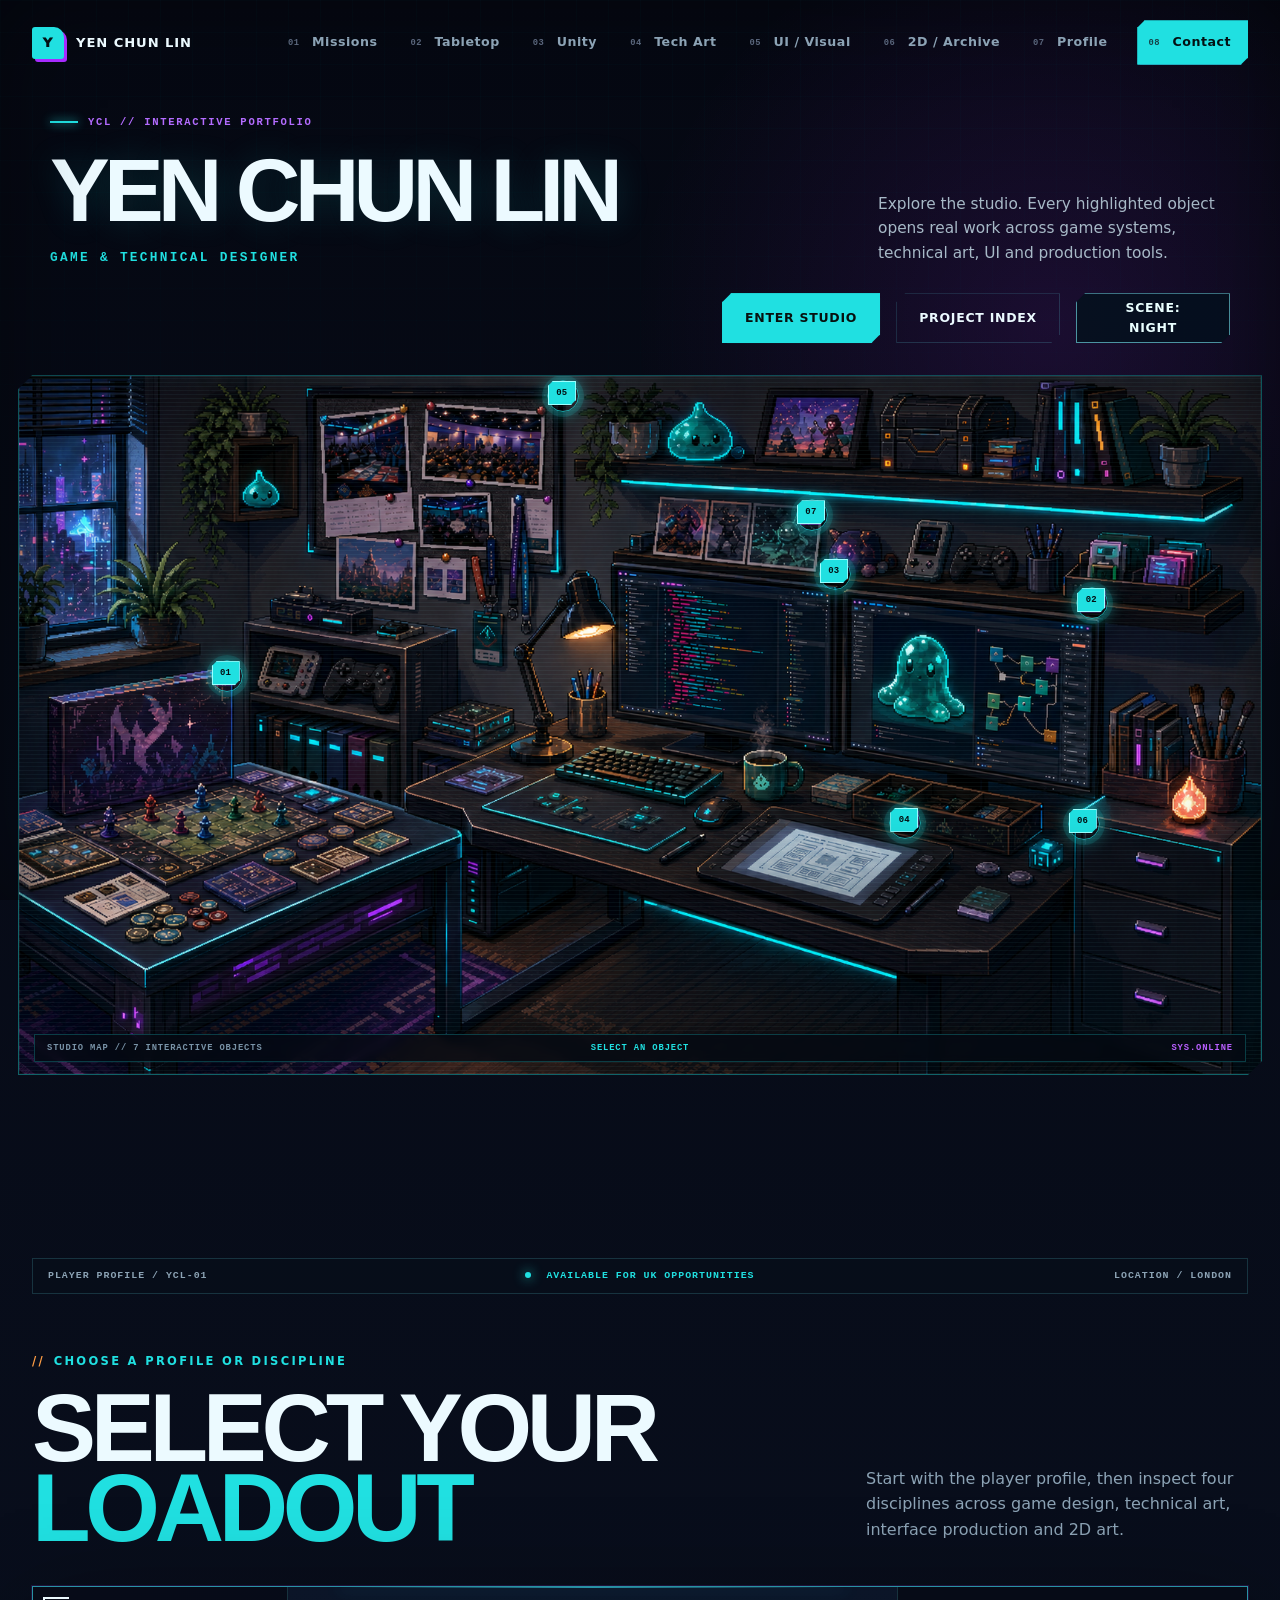
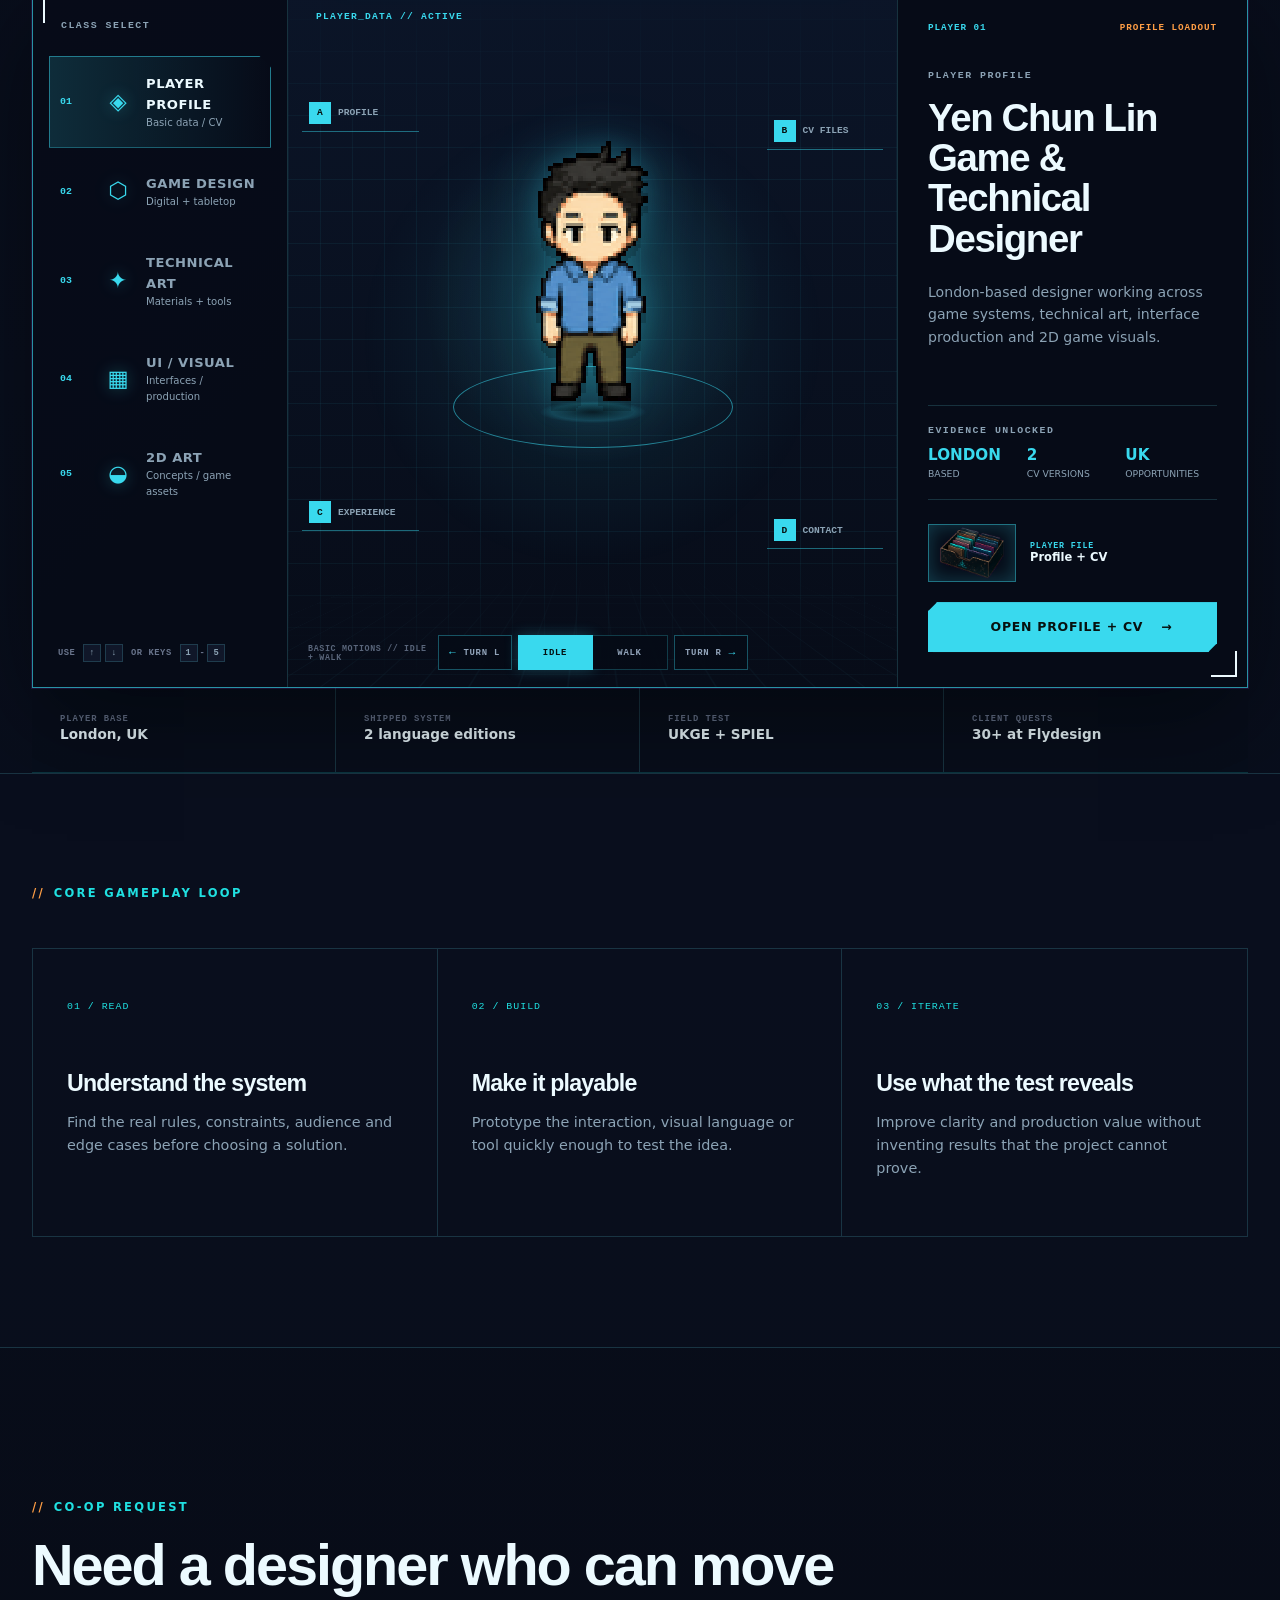
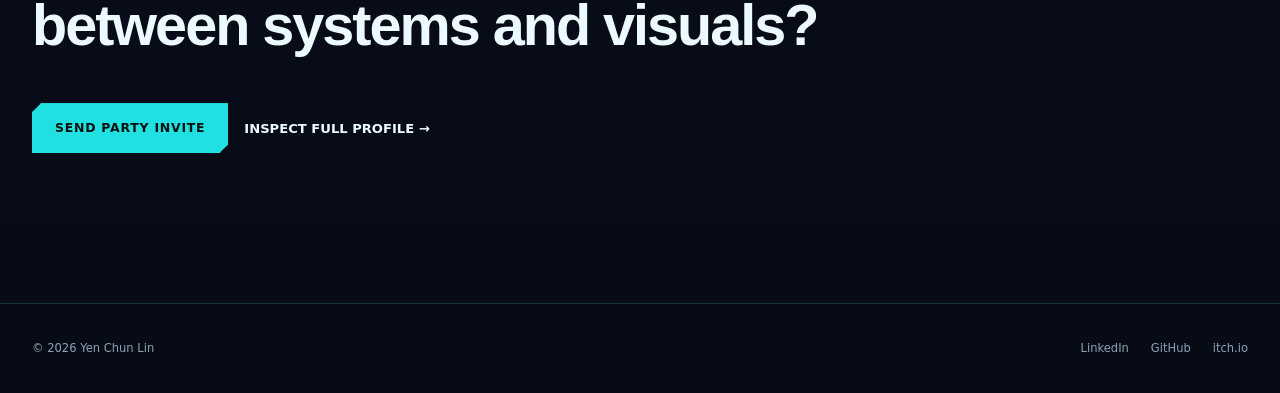
==== index.html @ fbf3861b "Complete loadout animations and responsive hero layout" ====
<!doctype html>
<html lang="en">
<head>
  <meta charset="utf-8">
  <meta name="viewport" content="width=device-width, initial-scale=1">
  <meta name="description" content="Yen Chun Lin is a London-based game and technical designer working across game systems, UI, production art and practical tools.">
  <title>Yen Chun Lin | Game &amp; Technical Designer</title>
  <link rel="preconnect" href="https://static.wixstatic.com">
  <link rel="stylesheet" href="assets/css/styles.css?v=20260722-1">
</head>
<body class="cyber-home" data-page="home" data-role-theme="profile">
  <header class="site-header" data-header>
    <a class="brand" href="index.html" aria-label="Yen Chun Lin, home"><span>Y</span> Yen Chun Lin</a>
    <button class="nav-toggle" type="button" aria-expanded="false" aria-controls="site-nav"><span></span><span></span></button>
    <nav id="site-nav" class="site-nav" aria-label="Main navigation">
      <a href="work.html">Missions</a><a href="work.html?filter=tabletop">Tabletop</a><a href="work.html?filter=unity">Unity</a><a href="work.html?filter=technical">Tech Art</a><a href="work.html?filter=ui">UI / Visual</a><a href="work.html?filter=art">2D / Archive</a><a href="about.html">Profile</a><a class="nav-contact" href="mailto:arklantis@hotmail.com">Contact</a>
    </nav>
  </header>

  <main>
    <section class="cyber-studio-hero" data-cyber-studio>
      <div class="cyber-studio-copy reveal">
        <p class="cyber-kicker"><span></span> YCL // INTERACTIVE PORTFOLIO</p>
        <h1>YEN CHUN LIN<small>GAME &amp; TECHNICAL DESIGNER</small></h1>
        <p>Explore the studio. Every highlighted object opens real work across game systems, technical art, UI and production tools.</p>
        <div class="button-row"><a class="button button-primary" href="#studio-map">ENTER STUDIO</a><a class="button button-outline" href="work.html">PROJECT INDEX</a><button class="button button-outline studio-scene-toggle" type="button" aria-pressed="false">SCENE: NIGHT</button></div>
      </div>

      <div id="studio-map" class="cyber-studio-map reveal" aria-label="Interactive game development studio portfolio map">
        <img class="cyber-studio-bg cyber-studio-night-bg" src="assets/media/cyber-studio/provided/studio-closed.png" alt="Pixel art cyberpunk game development studio with interactive project objects">
        <img class="cabinet-open-overlay scene-layer-night" src="assets/media/cyber-studio/provided/cabinet-open.png" alt="" aria-hidden="true">
        <img class="slime-monitor-overlay scene-layer-night" src="assets/media/cyber-studio/provided/slime-monitor-hover.webp" alt="" aria-hidden="true">
        <div class="code-monitor-layer scene-layer-night" aria-hidden="true">
          <img src="assets/media/cyber-studio/provided/code-monitor-hover.webp" alt="">
        </div>
        <img class="boardgames-overlay scene-layer-night" src="assets/media/cyber-studio/provided/boardgames-hover.webp" alt="" aria-hidden="true">
        <img class="event-overlay scene-layer-night" src="assets/media/cyber-studio/provided/event-hover.webp?v=3" alt="" aria-hidden="true">
        <img class="tablet-overlay scene-layer-night" src="assets/media/cyber-studio/provided/tablet-hover.webp?v=2" alt="" aria-hidden="true">
        <img class="painting-overlay scene-layer-night" src="assets/media/cyber-studio/provided/painting-hover.webp?v=1" alt="" aria-hidden="true">
        <div class="day-scene-visuals" aria-hidden="true">
          <img class="cyber-studio-bg cyber-studio-day-bg" src="assets/media/cyber-studio/provided/studio-day.png" alt="">
          <img class="day-scene-overlay day-cabinet-overlay scene-layer-day" src="assets/media/cyber-studio/day/cabinet-day-open.png?v=1" alt="">
          <img class="day-scene-overlay day-slime-overlay scene-layer-day" src="assets/media/cyber-studio/day/slime-day-hover.webp?v=1" alt="">
          <img class="day-scene-overlay day-code-overlay scene-layer-day" src="assets/media/cyber-studio/day/code-day-hover.webp?v=1" alt="">
          <img class="day-scene-overlay day-boardgames-overlay scene-layer-day" src="assets/media/cyber-studio/day/boardgames-day-hover.webp?v=1" alt="">
          <img class="day-scene-overlay day-event-overlay scene-layer-day" src="assets/media/cyber-studio/day/event-day-hover.webp?v=1" alt="">
          <img class="day-scene-overlay day-tablet-overlay scene-layer-day" src="assets/media/cyber-studio/day/tablet-day-hover.webp?v=1" alt="">
          <img class="day-scene-overlay day-painting-overlay scene-layer-day" src="assets/media/cyber-studio/day/painting-day-hover.webp?v=1" alt="">
        </div>
        <div class="studio-scan" aria-hidden="true"></div>
        <a class="cyber-hotspot hotspot-expo" href="project.html?id=events-exhibitions" data-object="expo" data-index="05" aria-label="Open events and exhibitions gallery"><span class="hotspot-ping"></span><span class="hotspot-label"><small>EVENT ARCHIVE</small>EXHIBITIONS + TALKS</span></a>
        <a class="cyber-hotspot hotspot-tabletop" href="project.html?id=hegemony-bga" data-object="tabletop" data-index="01" aria-label="Open Hegemony of FAITH project"><span class="hotspot-ping"></span><span class="hotspot-label"><small>GAME SYSTEMS</small>HEGEMONY OF FAITH</span></a>
        <a class="cyber-hotspot hotspot-code" href="work.html?filter=unity" data-object="code" data-index="03" aria-label="Open Unity games and prototypes"><span class="monitor-sweep"></span><span class="hotspot-ping"></span><span class="hotspot-label"><small>PLAYABLE BUILDS</small>UNITY GAMES</span></a>
        <a class="cyber-hotspot hotspot-slime" href="project.html?id=slime-material" data-object="slime" data-index="02" aria-label="Open Slime Material Study"><span class="hotspot-ping"></span><span class="hotspot-label"><small>TECHNICAL ART</small>SLIME MATERIAL LAB</span></a>
        <a class="cyber-hotspot hotspot-ui" href="project.html?id=ui-production" data-object="ui" data-index="04" aria-label="Open UI and visual production work"><span class="tablet-grid"></span><span class="hotspot-ping"></span><span class="hotspot-label"><small>UI / VISUAL</small>INTERFACE WORK</span></a>
	        <a class="cyber-hotspot hotspot-tools" href="about.html" data-object="profile" data-index="06" aria-label="Open Yen Chun Lin profile and CV"><span class="hotspot-ping"></span><span class="hotspot-label"><small>PLAYER DATA</small>PROFILE + CV</span></a>
	        <a class="cyber-hotspot hotspot-art" href="work.html?filter=art" data-object="art" data-index="07" aria-label="Open 2D art and illustration work"><span class="hotspot-ping"></span><span class="hotspot-label"><small>2D ART</small>ILLUSTRATION ARCHIVE</span></a>
	        <span class="studio-object-marker marker-tabletop" data-index="01" aria-hidden="true"></span>
	        <span class="studio-object-marker marker-slime" data-index="02" aria-hidden="true"></span>
	        <span class="studio-object-marker marker-code" data-index="03" aria-hidden="true"></span>
	        <span class="studio-object-marker marker-ui" data-index="04" aria-hidden="true"></span>
	        <span class="studio-object-marker marker-expo" data-index="05" aria-hidden="true"></span>
	        <span class="studio-object-marker marker-tools" data-index="06" aria-hidden="true"></span>
	        <span class="studio-object-marker marker-art" data-index="07" aria-hidden="true"></span>
	        <div class="cyber-studio-hud" aria-hidden="true"><span>STUDIO MAP // 7 INTERACTIVE OBJECTS</span><strong data-cyber-status>SELECT AN OBJECT</strong><span>SYS.ONLINE</span></div>
      </div>
      <div class="studio-mobile-menu" aria-label="Studio object menu">
        <a href="project.html?id=hegemony-bga"><b>01</b><span>Hegemony of FAITH<small>Tabletop systems</small></span></a>
        <a href="project.html?id=slime-material"><b>02</b><span>Slime Material Lab<small>Technical art</small></span></a>
        <a href="work.html?filter=unity"><b>03</b><span>Unity Games<small>Games, prototypes and C# work</small></span></a>
        <a href="project.html?id=ui-production"><b>04</b><span>Interface Work<small>UI / visual</small></span></a>
        <a href="project.html?id=events-exhibitions"><b>05</b><span>Events &amp; Exhibitions<small>Shows, talks and community events</small></span></a>
        <a href="about.html"><b>06</b><span>Profile + CV<small>Experience and contact</small></span></a>
        <a href="work.html?filter=art"><b>07</b><span>2D Art<small>Illustration archive</small></span></a>
      </div>
    </section>

    <section class="loadout-hero section-shell" data-loadout>
      <div class="hud-top reveal">
        <span>PLAYER PROFILE / YCL-01</span><span class="hud-status"><i></i> AVAILABLE FOR UK OPPORTUNITIES</span><span>LOCATION / LONDON</span>
      </div>

      <div class="loadout-title reveal">
        <div><p class="eyebrow">Choose a profile or discipline</p><h1>SELECT YOUR<br><em>LOADOUT</em></h1></div>
        <p>Start with the player profile, then inspect four disciplines across game design, technical art, interface production and 2D art.</p>
      </div>

      <div class="loadout-screen reveal">
        <aside class="class-select" aria-label="Choose a profile or design discipline">
          <p class="hud-label">CLASS SELECT</p>
          <button class="class-option active" type="button" data-role="profile" aria-pressed="true"><span class="class-key">01</span><i class="class-icon">&#x25C8;</i><span><strong>Player Profile</strong><small>Basic data / CV</small></span></button>
          <button class="class-option" type="button" data-role="game" aria-pressed="false"><span class="class-key">02</span><i class="class-icon">&#x2B21;</i><span><strong>Game Design</strong><small>Digital + tabletop</small></span></button>
          <button class="class-option" type="button" data-role="technical" aria-pressed="false"><span class="class-key">03</span><i class="class-icon">&#x2726;</i><span><strong>Technical Art</strong><small>Materials + tools</small></span></button>
          <button class="class-option" type="button" data-role="ui" aria-pressed="false"><span class="class-key">04</span><i class="class-icon">&#x25A6;</i><span><strong>UI / Visual</strong><small>Interfaces / production</small></span></button>
          <button class="class-option" type="button" data-role="art" aria-pressed="false"><span class="class-key">05</span><i class="class-icon">&#x25D2;</i><span><strong>2D Art</strong><small>Concepts / game assets</small></span></button>
          <p class="key-hint">USE <kbd>&uarr;</kbd><kbd>&darr;</kbd> OR KEYS <kbd>1</kbd>-<kbd>5</kbd></p>
        </aside>

        <div class="character-stage" aria-label="Yen character profile">
          <div class="stage-grid" aria-hidden="true"></div>
          <div class="scan-line" aria-hidden="true"></div>
          <span class="stage-code" data-role-code>PLAYER_DATA // ACTIVE</span>
          <div class="gear-slot gear-a"><span>A</span><b data-gear-a>Profile</b></div>
          <div class="gear-slot gear-b"><span>B</span><b data-gear-b>CV files</b></div>
          <div class="gear-slot gear-c"><span>C</span><b data-gear-c>Experience</b></div>
          <div class="gear-slot gear-d"><span>D</span><b data-gear-d>Contact</b></div>
          <div class="avatar-holo" data-avatar-preview aria-live="polite">
            <div class="avatar-ring ring-one"></div>
            <div class="avatar-sprite-frame">
              <span class="avatar-ground-shadow" aria-hidden="true"></span>
              <img class="avatar-sprite" data-avatar-sprite src="assets/media/avatar/idle/front.gif?v=20260717-9" alt="Yen pixel character, front-facing idle animation" draggable="false">
            </div>
          </div>
          <div class="avatar-controls has-turn" aria-label="Character preview controls">
            <button class="avatar-turn" type="button" data-avatar-turn="-1" aria-label="Rotate character left"><span>&larr;</span><small>TURN L</small></button>
            <div class="avatar-motion-tabs" data-avatar-motions aria-label="Animation state">
              <button class="active" type="button" data-avatar-motion="idle" aria-pressed="true">IDLE</button>
              <button type="button" data-avatar-motion="walk" aria-pressed="false">WALK</button>
            </div>
            <button class="avatar-turn" type="button" data-avatar-turn="1" aria-label="Rotate character right"><small>TURN R</small><span>&rarr;</span></button>
          </div>
          <p class="portrait-note" data-avatar-note>BASIC MOTIONS // IDLE + WALK</p>
        </div>

        <article class="loadout-info" aria-live="polite">
          <div class="role-index"><span data-role-number>PLAYER 01</span><b data-role-status>PROFILE LOADOUT</b></div>
          <p class="hud-label" data-role-panel-label>PLAYER PROFILE</p>
          <h2 data-role-title>Yen Chun Lin<br>Game &amp; Technical Designer</h2>
          <p class="role-description" data-role-description>London-based designer working across game systems, technical art, interface production and 2D game visuals.</p>
          <div class="evidence-panel">
            <p class="hud-label">EVIDENCE UNLOCKED</p>
            <div data-role-evidence><span><strong>London</strong> based</span><span><strong>2</strong> CV versions</span><span><strong>UK</strong> opportunities</span></div>
          </div>
          <div class="equipped-project">
            <span class="project-thumb"><img data-role-image src="assets/media/cyber-studio/layers/profile-files.png" alt="Profile and CV files"></span>
            <span><small data-role-feature-label>PLAYER FILE</small><strong data-role-project>Profile + CV</strong></span>
          </div>
          <a class="button button-primary role-action" data-role-link href="about.html"><span data-role-action-text>OPEN PROFILE + CV</span> <span>&rarr;</span></a>
        </article>
      </div>

      <div class="proof-strip hud-proof reveal" aria-label="Career highlights">
        <div><span>PLAYER BASE</span><strong>London, UK</strong></div><div><span>SHIPPED SYSTEM</span><strong>2 language editions</strong></div><div><span>FIELD TEST</span><strong>UKGE + SPIEL</strong></div><div><span>CLIENT QUESTS</span><strong>30+ at Flydesign</strong></div>
      </div>
    </section>

    <section class="capability-band game-loop"><div class="section-shell"><p class="eyebrow reveal">Core gameplay loop</p><div class="capability-grid"><article class="reveal"><span>01 / READ</span><h3>Understand the system</h3><p>Find the real rules, constraints, audience and edge cases before choosing a solution.</p></article><article class="reveal"><span>02 / BUILD</span><h3>Make it playable</h3><p>Prototype the interaction, visual language or tool quickly enough to test the idea.</p></article><article class="reveal"><span>03 / ITERATE</span><h3>Use what the test reveals</h3><p>Improve clarity and production value without inventing results that the project cannot prove.</p></article></div></div></section>

    <section class="section-shell contact-cta reveal"><p class="eyebrow">Co-op request</p><h2>Need a designer who can move between systems and visuals?</h2><div class="button-row"><a class="button button-primary" href="mailto:arklantis@hotmail.com">SEND PARTY INVITE</a><a class="text-link" href="about.html">INSPECT FULL PROFILE &rarr;</a></div></section>
  </main>

  <footer class="site-footer"><span>&copy; <span data-year></span> Yen Chun Lin</span><div><a href="https://www.linkedin.com/in/ual-yen/">LinkedIn</a><a href="https://github.com/arklantis">GitHub</a><a href="https://ual-yen.itch.io/">itch.io</a></div></footer>
  <script src="assets/js/data.js?v=20260719-6"></script><script src="assets/js/site.js?v=20260721-1"></script>
</body>
</html>
---- assets/css/styles.css ----
:root {
  --bg: #070a13;
  --bg-2: #0b1020;
  --panel: rgba(18, 25, 45, .78);
  --panel-solid: #11182b;
  --line: rgba(154, 181, 219, .18);
  --line-hot: rgba(92, 229, 203, .52);
  --text: #f3f5f9;
  --muted: #a7b1c4;
  --orange: #ff9655;
  --mint: #5ce5cb;
  --blue: #77a7ff;
  --max: 1240px;
  --radius: 8px;
  --display: "Arial Narrow", "Roboto Condensed", "Helvetica Neue", Arial, sans-serif;
  --body: Inter, ui-sans-serif, system-ui, -apple-system, BlinkMacSystemFont, "Segoe UI", sans-serif;
}

* { box-sizing: border-box; }
html { scroll-behavior: smooth; }
body {
  margin: 0; color: var(--text); background:
    radial-gradient(circle at var(--mx, 75%) var(--my, 12%), rgba(65, 111, 189, .12), transparent 26rem),
    linear-gradient(180deg, #070a13 0%, #090d18 55%, #070a13 100%);
  font-family: var(--body); line-height: 1.6; min-height: 100vh; overflow-x: hidden;
}
body::before {
  content: ""; position: fixed; inset: 0; pointer-events: none; z-index: -1; opacity: .24;
  background-image: linear-gradient(rgba(119,167,255,.09) 1px, transparent 1px), linear-gradient(90deg, rgba(119,167,255,.09) 1px, transparent 1px);
  background-size: 48px 48px; mask-image: linear-gradient(to bottom, black, transparent 76%);
}
body::after { content:""; position:fixed; inset:0; pointer-events:none; z-index:20; box-shadow:inset 0 0 90px rgba(0,0,0,.4); }
a { color: inherit; text-decoration: none; }
button { color: inherit; font: inherit; }
img { display: block; width: 100%; }
em { color: var(--orange); font-style: normal; }

.section-shell { width: min(var(--max), calc(100% - 64px)); margin-inline: auto; }
.section-block { padding-block: 130px; }
.page-main { padding-top: 170px; min-height: 75vh; }
.eyebrow { margin: 0 0 18px; color: var(--mint); font-size: .72rem; font-weight: 800; letter-spacing: .2em; text-transform: uppercase; }
.eyebrow::before { content: "//"; margin-right: .75em; color: var(--orange); }
h1,h2,h3,p { margin-top: 0; }
h1,h2,h3 { font-family: var(--display); letter-spacing: -.035em; line-height: 1.05; }
h1 { font-size: clamp(3.35rem, 7vw, 7rem); }
h2 { font-size: clamp(2.25rem, 4.5vw, 4.65rem); }
h3 { font-size: 1.45rem; }

.site-header {
  position: fixed; top: 0; left: 0; right: 0; z-index: 12; display: flex; align-items: center; justify-content: space-between;
  height: 86px; padding: 0 max(32px, calc((100vw - var(--max)) / 2)); border-bottom: 1px solid transparent; transition: .25s ease;
}
.site-header.scrolled { height: 68px; background: rgba(7,10,19,.86); border-color: var(--line); backdrop-filter: blur(18px); }
.brand { display: inline-flex; gap: 12px; align-items: center; font-size: .82rem; font-weight: 750; letter-spacing: .07em; text-transform: uppercase; }
.brand > span { display: grid; place-items: center; width: 32px; aspect-ratio: 1; color: #081119; background: var(--mint); border-radius: 3px 10px 3px 3px; font-weight: 950; box-shadow: 0 0 24px rgba(92,229,203,.22); }
.site-nav { display: flex; gap: 8px; align-items: center; }
.site-nav a { padding: 10px 13px; color: var(--muted); font-size: .79rem; font-weight: 700; letter-spacing: .04em; border: 1px solid transparent; }
.site-nav a:hover,.site-nav a.active { color: var(--text); border-color: var(--line); background: rgba(255,255,255,.025); }
.site-nav .nav-contact { min-width:auto; margin-left:8px; padding-right:16px; color:#031013; border-color:var(--mint); background:var(--mint); box-shadow:3px 3px 0 rgba(184,55,255,.55),0 0 16px rgba(32,224,225,.18); }
.site-nav .nav-contact::before { color:#174147; }
.site-nav .nav-contact:hover,.site-nav .nav-contact:focus-visible { color:#031013; border-color:#a8ffff; background:#7affff; box-shadow:3px 3px 0 rgba(184,55,255,.78),0 0 20px rgba(32,224,225,.4); }
.nav-toggle { display:none; border:0; background:none; padding:12px; }

.hero { padding-top: 190px; }
.hero-grid { min-height: 590px; display: grid; grid-template-columns: 1.4fr .72fr; gap: clamp(50px, 8vw, 130px); align-items: center; }
.hero h1 { margin-bottom: 30px; max-width: 900px; }
.hero-intro { max-width: 660px; color: var(--muted); font-size: clamp(1rem, 1.4vw, 1.22rem); }
.button-row { display:flex; align-items:center; flex-wrap:wrap; gap:16px; margin-top:36px; }
.button { display:inline-flex; align-items:center; justify-content:center; min-height:50px; padding: 0 22px; border:1px solid var(--line); font-size:.78rem; font-weight:800; letter-spacing:.06em; text-transform:uppercase; transition:.2s ease; }
.button span { margin-left: 18px; }
.button-primary { color:#07110f; background:var(--mint); border-color:var(--mint); box-shadow: 5px 5px 0 rgba(92,229,203,.15); }
.button-primary:hover { transform:translate(-2px,-2px); box-shadow: 8px 8px 0 rgba(92,229,203,.14); }
.button-quiet:hover,.button-outline:hover { border-color:var(--mint); color:var(--mint); }

.hero-panel { position:relative; min-height: 420px; padding: 42px; overflow:hidden; border:1px solid var(--line-hot); border-radius: var(--radius); background:linear-gradient(145deg, rgba(18,28,48,.92), rgba(9,15,29,.72)); box-shadow: 0 30px 90px rgba(0,0,0,.38); transform-style:preserve-3d; transition:transform .15s ease-out; }
.hero-panel::before,.hero-panel::after { content:""; position:absolute; width:18px; height:18px; border-color:var(--mint); }
.hero-panel::before { left:9px; top:9px; border-left:2px solid; border-top:2px solid; }
.hero-panel::after { right:9px; bottom:9px; border-right:2px solid; border-bottom:2px solid; }
.hero-panel > * { position:relative; z-index:1; transform:translateZ(12px); }
.hero-panel h2 { max-width:440px; margin-top:70px; font-size:clamp(2rem,3vw,3.25rem); }
.hero-panel p:not(.panel-label) { color:var(--muted); }
.panel-label { display:flex; justify-content:space-between; color:var(--mint); font-size:.67rem; text-transform:uppercase; letter-spacing:.18em; }
.panel-label i { color:var(--orange); animation:blink 1.8s infinite; }
.panel-orbit { position:absolute; right:-120px; top:-130px; width:300px; height:300px; opacity:.42; border:1px solid var(--line-hot); border-radius:50%; animation:spin 24s linear infinite; }
.panel-orbit span { position:absolute; width:9px; height:9px; background:var(--mint); border-radius:50%; }
.panel-orbit span:nth-child(1){top:28px;left:72px}.panel-orbit span:nth-child(2){right:-4px;top:140px}.panel-orbit span:nth-child(3){bottom:14px;left:90px;background:var(--orange)}
.text-link { display:inline-flex; gap:14px; align-items:center; color:var(--text); font-size:.82rem; font-weight:800; }
.text-link span { color:var(--mint); transition:.2s; }.text-link:hover span { transform:translateX(5px); }
.proof-strip { display:grid; grid-template-columns:repeat(4,1fr); margin-top:72px; border-block:1px solid var(--line); }
.proof-strip div { display:flex; flex-direction:column; min-height:105px; justify-content:center; padding:18px 28px; border-right:1px solid var(--line); }
.proof-strip div:last-child { border:0; }.proof-strip strong { font-size:1.12rem; }.proof-strip span { color:var(--muted); font-size:.74rem; }

.section-heading { display:grid; grid-template-columns:1fr .48fr; align-items:end; gap:50px; margin-bottom:58px; }
.section-heading h2 { margin:0; }.section-heading > p { margin:0; color:var(--muted); }
.project-grid { display:grid; grid-template-columns:repeat(2,minmax(0,1fr)); gap:26px; }
.project-grid-featured .project-card:first-child { grid-column:1/-1; }
.project-card { position:relative; min-width:0; overflow:hidden; border:1px solid var(--line); background:rgba(12,17,31,.84); border-radius:var(--radius); transition:.25s ease; }
.project-card::after { content:""; position:absolute; inset:auto 0 0; height:2px; background:linear-gradient(90deg,var(--mint),var(--orange)); transform:scaleX(0); transform-origin:left; transition:.3s; }
.project-card:hover { transform:translateY(-5px); border-color:rgba(92,229,203,.4); box-shadow:0 24px 70px rgba(0,0,0,.3); }.project-card:hover::after { transform:scaleX(1); }
.project-image { position:relative; aspect-ratio:16/9; overflow:hidden; background:#101729; }
.project-image img { height:100%; object-fit:cover; transition:transform .6s ease, filter .4s; }.project-card:hover img { transform:scale(1.035); }
.project-image::after { content:""; position:absolute; inset:0; background:linear-gradient(to top,rgba(7,10,19,.3),transparent 50%); pointer-events:none; }
.project-body { padding:26px 28px 30px; }.project-meta { display:flex; justify-content:space-between; gap:20px; color:var(--mint); font-size:.65rem; font-weight:800; letter-spacing:.12em; text-transform:uppercase; }
.project-body h3 { margin:16px 0 8px; font-size:clamp(1.45rem,2.6vw,2.1rem); }.project-subtitle { margin-bottom:12px; color:var(--text); font-size:.9rem; font-weight:650; }.project-summary { margin:0; color:var(--muted); font-size:.88rem; }
.project-arrow { position:absolute; right:24px; top:24px; z-index:2; display:grid; place-items:center; width:38px; aspect-ratio:1; color:#07110f; background:var(--mint); clip-path:polygon(0 0,100% 0,100% 75%,75% 100%,0 100%); opacity:0; transform:translate(-6px,6px); transition:.2s; }.project-card:hover .project-arrow { opacity:1; transform:none; }
.section-action { display:flex; justify-content:center; padding-top:52px; }

.capability-band { padding-block:110px; border-block:1px solid var(--line); background:rgba(12,17,31,.58); }
.capability-grid { display:grid; grid-template-columns:repeat(3,1fr); margin-top:45px; border:1px solid var(--line); }
.capability-grid article { position:relative; padding:42px 34px; border-right:1px solid var(--line); }.capability-grid article:last-child { border:0; }.capability-grid article > span { color:var(--orange); font-family:monospace; font-size:.72rem; }.capability-grid h3 { margin:55px 0 15px; }.capability-grid p { color:var(--muted); font-size:.9rem; }
.contact-cta { padding-block:150px; }.contact-cta h2 { max-width:950px; }

.page-intro { display:grid; grid-template-columns:1fr .42fr; gap:60px; align-items:end; margin-bottom:90px; }.page-intro .eyebrow { grid-column:1/-1; margin-bottom:-30px; }.page-intro h1 { margin:0; font-size:clamp(3.4rem,6vw,6.5rem); }.page-intro > p:last-child { color:var(--muted); }
.filter-bar { position:sticky; top:68px; z-index:8; display:flex; gap:8px; padding:13px; margin-bottom:35px; overflow:auto; border:1px solid var(--line); background:rgba(7,10,19,.88); backdrop-filter:blur(18px); }
.filter-button { flex:0 0 auto; padding:10px 16px; border:1px solid transparent; background:transparent; color:var(--muted); cursor:pointer; font-size:.72rem; font-weight:800; letter-spacing:.08em; text-transform:uppercase; }
.filter-button:hover,.filter-button.active { color:#07110f; background:var(--mint); }
.project-count { padding:30px 0 100px; color:var(--muted); font-family:monospace; font-size:.75rem; text-align:right; }

.case-hero { width:min(var(--max),calc(100% - 64px)); margin:0 auto; }
.case-breadcrumb { display:flex; gap:14px; align-items:center; margin-bottom:55px; color:var(--muted); font-size:.73rem; text-transform:uppercase; letter-spacing:.12em; }.case-breadcrumb span { color:var(--mint); }
.case-title-grid { display:grid; grid-template-columns:1fr .42fr; gap:70px; align-items:end; }.case-title-grid h1 { margin:0; font-size:clamp(3.3rem,7vw,7rem); }.case-title-grid h1 small { display:block; margin-top:20px; color:var(--muted); font-family:var(--body); font-size:clamp(1rem,1.5vw,1.25rem); letter-spacing:0; line-height:1.4; }.case-role { border-left:1px solid var(--mint); padding-left:25px; color:var(--muted); }.case-role strong { display:block; margin-bottom:8px; color:var(--text); }
.case-media { position:relative; width:min(1440px,calc(100% - 32px)); margin:80px auto 0; overflow:hidden; border:1px solid var(--line); background:#0e1526; }.case-media img { max-height:760px; aspect-ratio:16/8.5; object-fit:cover; }.case-media::before { content:"CASE FILE / 01"; position:absolute; left:18px; top:18px; z-index:2; padding:7px 10px; color:#07110f; background:var(--mint); font:700 .64rem monospace; }
.case-facts { display:grid; grid-template-columns:repeat(4,1fr); width:min(var(--max),calc(100% - 64px)); margin:0 auto; border:1px solid var(--line); border-top:0; }.case-fact { padding:24px; border-right:1px solid var(--line); }.case-fact:last-child{border:0}.case-fact span{display:block;color:var(--muted);font-size:.65rem;text-transform:uppercase;letter-spacing:.12em}.case-fact strong{font-size:.95rem}
.case-layout { display:grid; grid-template-columns:220px minmax(0,760px); gap:clamp(50px,9vw,130px); width:min(1100px,calc(100% - 64px)); margin:120px auto; }.case-side { position:sticky; top:110px; align-self:start; }.case-side p { color:var(--muted); font-size:.68rem; text-transform:uppercase; letter-spacing:.14em; }.case-tools { display:flex; flex-wrap:wrap; gap:8px; }.case-tools span { padding:6px 9px; color:var(--muted); border:1px solid var(--line); font-size:.68rem; }
.case-intro { margin-bottom:110px; font-size:clamp(1.35rem,2.4vw,2rem); line-height:1.45; }.case-section { position:relative; padding:0 0 95px 35px; border-left:1px solid var(--line); }.case-section::before { content:""; position:absolute; left:-5px; top:4px; width:9px; aspect-ratio:1; background:var(--mint); box-shadow:0 0 18px rgba(92,229,203,.6); }.case-section h2 { font-size:clamp(2rem,3.3vw,3.3rem); }.case-section p,.case-section li { color:var(--muted); }.case-section ul { margin:28px 0 0; padding-left:18px; }.case-section li { margin:10px 0; }.case-section.missing { margin-bottom:90px; padding:30px 35px 34px; border:1px dashed var(--orange); background:rgba(255,150,85,.055); }.case-section.missing::before { left:-5px; top:35px; background:var(--orange); }.case-section.missing .eyebrow { color:var(--orange); }.case-section.missing h2 { font-size:2rem; }
.case-links { display:flex; flex-wrap:wrap; gap:12px; margin-top:20px; }.case-next { padding:90px 32px; border-top:1px solid var(--line); text-align:center; }.case-next h2 { margin-bottom:30px; }
.not-found { width:min(700px,calc(100% - 64px)); margin:80px auto; text-align:center; }

.about-hero { display:grid; grid-template-columns:1.1fr .65fr; gap:100px; align-items:end; }.about-hero h1 { margin:0; font-size:clamp(3.3rem,6vw,6rem); }.about-summary { color:var(--muted); font-size:1.05rem; }
.about-grid { display:grid; grid-template-columns:1fr 1fr; gap:90px; }.plain-list,.timeline { margin:35px 0 0; padding:0; list-style:none; border-top:1px solid var(--line); }.plain-list li { display:grid; grid-template-columns:.65fr 1fr; gap:25px; padding:23px 0; border-bottom:1px solid var(--line); }.plain-list span,.timeline p { color:var(--muted); font-size:.86rem; }.timeline li { display:grid; grid-template-columns:80px 1fr; gap:20px; padding:23px 0; border-bottom:1px solid var(--line); }.timeline > li > span { color:var(--orange); font-family:monospace; }.timeline p { margin:5px 0 0; }
.cv-panel { display:grid; grid-template-columns:.7fr 1fr; gap:80px; padding:60px; border:1px solid var(--line-hot); background:linear-gradient(135deg,rgba(16,28,47,.92),rgba(8,13,25,.82)); }.cv-panel p { color:var(--muted); }.cv-options { display:grid; gap:14px; }.cv-card { display:grid; grid-template-columns:55px 1fr; padding:20px; border:1px solid var(--line); transition:.2s; }.cv-card > span { grid-row:1/3; display:grid; place-items:center; width:40px; height:48px; color:#07110f; background:var(--mint); font-size:.65rem; font-weight:900; }.cv-card strong { align-self:end; }.cv-card small { color:var(--muted); }.cv-card:hover { border-color:var(--mint); transform:translateX(5px); }
.contact-panel { padding:150px 0; }.contact-panel > p { max-width:600px; color:var(--muted); }.contact-links { display:flex; flex-wrap:wrap; gap:13px; margin-top:35px; }.contact-links a { padding:12px 17px; border:1px solid var(--line); font-size:.8rem; }.contact-links a:hover { color:var(--mint); border-color:var(--mint); }

.site-footer { display:flex; justify-content:space-between; gap:30px; padding:35px max(32px,calc((100vw - var(--max))/2)); border-top:1px solid var(--line); color:var(--muted); font-size:.72rem; }.site-footer div { display:flex; gap:22px; }.site-footer a:hover { color:var(--mint); }
.reveal { opacity:0; transform:translateY(22px); transition:opacity .7s ease,transform .7s ease; }.reveal.visible { opacity:1; transform:none; }
@keyframes spin { to { transform:rotate(360deg); } } @keyframes blink { 50%{opacity:.25} }

/* Interactive game-profile layer */
body[data-role-theme="profile"] { --role-accent:#39d9ee; --role-rgb:57,217,238; }
body[data-role-theme="game"] { --role-accent:#5ce5cb; --role-rgb:92,229,203; }
body[data-role-theme="technical"] { --role-accent:#bf85ff; --role-rgb:191,133,255; }
body[data-role-theme="ui"] { --role-accent:#ff9655; --role-rgb:255,150,85; }
body[data-role-theme="art"] { --role-accent:#ff79bd; --role-rgb:255,121,189; }
.loadout-hero { padding-top:118px; }
.hud-top { display:grid; grid-template-columns:1fr auto 1fr; gap:20px; padding:11px 15px; color:var(--muted); border:1px solid var(--line); background:rgba(8,14,26,.72); font:700 .62rem/1.2 monospace; letter-spacing:.1em; }
.hud-top span:last-child { text-align:right; }.hud-status { color:var(--mint); }.hud-status i { display:inline-block; width:6px; aspect-ratio:1; margin-right:8px; border-radius:50%; background:var(--mint); box-shadow:0 0 12px var(--mint); animation:blink 1.8s infinite; }
.loadout-title { display:grid; grid-template-columns:1fr .5fr; gap:70px; align-items:end; padding:58px 0 38px; }
.loadout-title h1 { margin:0; font-size:clamp(3.6rem,7.5vw,7.2rem); line-height:.83; letter-spacing:-.055em; }.loadout-title > p { max-width:530px; margin:0 0 5px; color:var(--muted); }
.loadout-screen { position:relative; display:grid; grid-template-columns:255px minmax(360px,1fr) 350px; min-height:590px; overflow:hidden; border:1px solid rgba(var(--role-rgb),.6); background:linear-gradient(135deg,rgba(11,18,33,.97),rgba(7,10,19,.9)); box-shadow:0 35px 100px rgba(0,0,0,.35),inset 0 0 70px rgba(var(--role-rgb),.035); transition:border-color .35s,box-shadow .35s; }
.loadout-screen::before,.loadout-screen::after { content:""; position:absolute; z-index:3; width:24px; height:24px; border-color:var(--role-accent); pointer-events:none; transition:border-color .35s; }.loadout-screen::before { top:10px; left:10px; border-top:2px solid;border-left:2px solid }.loadout-screen::after { right:10px;bottom:10px;border-right:2px solid;border-bottom:2px solid }
.hud-label { color:var(--muted); font:700 .62rem/1 monospace; letter-spacing:.15em; text-transform:uppercase; }
.class-select { position:relative; z-index:2; padding:34px 16px; border-right:1px solid var(--line); background:rgba(5,9,18,.76); }
.class-select > .hud-label { padding-left:12px; margin-bottom:25px; }.class-option { position:relative; display:grid; grid-template-columns:30px 38px 1fr; gap:9px; align-items:center; width:100%; padding:16px 10px; margin-bottom:8px; overflow:hidden; border:1px solid transparent; background:transparent; color:var(--muted); text-align:left; cursor:pointer; transition:.2s ease; }
.class-option::before { content:""; position:absolute; inset:0; background:linear-gradient(90deg,rgba(var(--role-rgb),.16),transparent); transform:translateX(-101%); transition:.25s; }.class-option:hover::before,.class-option.active::before { transform:none; }
.class-option:hover,.class-option.active { color:var(--text); border-color:rgba(var(--role-rgb),.55); }.class-option.active { clip-path:polygon(0 0,calc(100% - 12px) 0,100% 12px,100% 100%,0 100%); }
.class-option > * { position:relative; z-index:1; }.class-key { color:var(--role-accent); font:700 .62rem monospace; }.class-icon { color:var(--role-accent); font-style:normal; font-size:1.4rem; text-align:center; filter:drop-shadow(0 0 8px rgba(var(--role-rgb),.35)); }.class-option strong,.class-option small { display:block; }.class-option strong { font-size:.82rem; text-transform:uppercase; letter-spacing:.04em; }.class-option small { color:var(--muted); font-size:.63rem; }
.key-hint { position:absolute; bottom:25px; left:25px; right:18px; margin:0; color:#69758c; font:600 .55rem monospace; letter-spacing:.06em; }.key-hint kbd { display:inline-grid; place-items:center; min-width:18px; height:18px; margin:0 2px; border:1px solid var(--line); background:#101729; color:var(--muted); font:inherit; }
.character-stage { position:relative; min-height:590px; overflow:clip; perspective:900px; transition:background .35s; }.character-stage::after { content:""; position:absolute; inset:0; background:radial-gradient(circle at center,rgba(var(--role-rgb),.11),transparent 50%); pointer-events:none; transition:background .35s; }
.stage-grid { position:absolute; inset:0; opacity:.38; background-image:linear-gradient(rgba(var(--role-rgb),.15) 1px,transparent 1px),linear-gradient(90deg,rgba(var(--role-rgb),.15) 1px,transparent 1px); background-size:32px 32px; transform:perspective(500px) rotateX(68deg) scale(1.55) translateY(28%); transform-origin:bottom; mask-image:linear-gradient(to top,#000,transparent 85%); }
.scan-line { position:absolute; z-index:4; left:8%; right:8%; height:1px; background:linear-gradient(90deg,transparent,var(--role-accent),transparent); box-shadow:0 0 18px var(--role-accent); opacity:.65; animation:scan 4.8s ease-in-out infinite; }
.stage-code { position:absolute; z-index:5; top:24px; left:28px; color:var(--role-accent); font:700 .6rem monospace; letter-spacing:.13em; transition:color .35s; }
.avatar-holo { position:absolute; z-index:2; left:50%; top:50%; width:270px; height:410px; transform:translate(-50%,-45%); filter:drop-shadow(0 0 28px rgba(var(--role-rgb),.23)); }
.avatar-ring { position:absolute; left:50%; border:1px solid rgba(var(--role-rgb),.55); border-radius:50%; transform:translateX(-50%); transition:border-color .35s; }.ring-one { bottom:25px; width:260px; height:80px; animation:orbitPulse 3s ease-in-out infinite; }
.avatar-head { position:absolute; left:50%; top:60px; display:grid; place-items:center; width:104px; height:120px; color:var(--role-accent); border:1px solid rgba(var(--role-rgb),.75); background:linear-gradient(150deg,rgba(var(--role-rgb),.2),rgba(8,14,26,.85)); clip-path:polygon(22% 0,78% 0,100% 24%,85% 86%,50% 100%,15% 86%,0 24%); transform:translateX(-50%); transition:color .35s,border-color .35s,background .35s; }.avatar-head::before { content:""; position:absolute; inset:12px; border:1px solid rgba(var(--role-rgb),.35); clip-path:inherit; }.avatar-head span { font:900 3rem var(--display); text-shadow:0 0 18px rgba(var(--role-rgb),.7); }
.avatar-body { position:absolute; left:50%; top:168px; width:240px; height:190px; border:1px solid rgba(var(--role-rgb),.65); background:linear-gradient(160deg,rgba(var(--role-rgb),.2),rgba(8,14,26,.82) 60%); clip-path:polygon(27% 0,73% 0,100% 28%,92% 100%,8% 100%,0 28%); transform:translateX(-50%); transition:border-color .35s,background .35s; }.avatar-body::before { content:""; position:absolute; left:50%; top:24px; bottom:15px; border-left:1px solid rgba(var(--role-rgb),.45); }.avatar-body i { position:absolute; height:1px; background:rgba(var(--role-rgb),.5); }.avatar-body i:nth-child(1){left:8%;right:8%;top:50px}.avatar-body i:nth-child(2){left:18%;right:50%;top:100px;transform:rotate(-24deg)}.avatar-body i:nth-child(3){left:50%;right:18%;top:100px;transform:rotate(24deg)}
.avatar-base { position:absolute; z-index:2; left:50%; bottom:1px; width:230px; padding:8px; color:#07110f; background:var(--role-accent); text-align:center; font:900 .6rem monospace; letter-spacing:.1em; transform:translateX(-50%); transition:background .35s; }
.avatar-holo[data-avatar-preview] { top:49%; width:320px; height:430px; transform:translate(-50%,-50%); pointer-events:none; }
.avatar-holo[data-avatar-preview] .ring-one { bottom:78px; width:280px; height:82px; }
.avatar-sprite-frame { position:absolute; z-index:2; inset:0 0 86px; display:grid; place-items:center; }
.avatar-sprite { position:relative; z-index:2; width:320px; height:320px; object-fit:contain; image-rendering:pixelated; image-rendering:crisp-edges; filter:drop-shadow(0 10px 0 rgba(0,0,0,.18)) drop-shadow(0 0 12px rgba(var(--role-rgb),.18)); user-select:none; }
.avatar-ground-shadow { position:absolute; z-index:1; left:50%; bottom:17px; width:106px; height:22px; border-radius:50%; background:radial-gradient(ellipse,rgba(0,0,0,.48),rgba(var(--role-rgb),.14) 55%,transparent 72%); transform:translateX(-50%); }
.avatar-holo[data-avatar-preview] .avatar-base { bottom:48px; width:auto; min-width:238px; padding:7px 12px; color:#041213; box-shadow:5px 5px 0 rgba(175,50,255,.34); white-space:nowrap; }
.avatar-controls { position:absolute; z-index:8; left:50%; bottom:17px; width:310px; transform:translateX(-50%); }
.avatar-controls.has-turn { display:grid; grid-template-columns:74px minmax(0,1fr) 74px; gap:6px; }
.avatar-controls button { min-height:35px; padding:6px 8px; color:#91a3b9; border:1px solid rgba(var(--role-rgb),.36); background:rgba(6,11,22,.92); font:800 .56rem monospace; letter-spacing:.08em; cursor:pointer; transition:color .18s,border-color .18s,background .18s,box-shadow .18s,transform .18s; }
.avatar-controls button:hover,.avatar-controls button:focus-visible { color:#fff; border-color:var(--role-accent); box-shadow:0 0 16px rgba(var(--role-rgb),.2); outline:0; transform:translateY(-1px); }
.avatar-turn { display:flex; align-items:center; justify-content:center; gap:7px; }
.avatar-turn[hidden] { display:none; }
.avatar-turn span { color:var(--role-accent); font-size:.7rem; }
.avatar-turn small { font:inherit; }
.avatar-motion-tabs { display:grid; grid-template-columns:repeat(2,minmax(0,1fr)); }
.avatar-motion-tabs.single { grid-template-columns:1fr; }
.avatar-motion-tabs button { border-color:rgba(var(--role-rgb),.24); }
.avatar-motion-tabs button+button { border-left:0; }
.avatar-motion-tabs button.active { color:#041213; border-color:var(--role-accent); background:var(--role-accent); box-shadow:0 0 14px rgba(var(--role-rgb),.26); }
.avatar-motion-tabs.planned,.avatar-motion-tabs.has-planned { gap:6px; }
.avatar-motion-tabs.planned button+button,.avatar-motion-tabs.has-planned button+button { border-left:1px dashed rgba(var(--role-rgb),.36); }
.avatar-motion-tabs button:disabled { display:grid; grid-template-columns:1fr auto; align-items:center; gap:8px; color:rgba(210,220,236,.7); border-style:dashed; cursor:default; opacity:1; }
.avatar-motion-tabs button:disabled:hover { color:rgba(210,220,236,.7); border-color:rgba(var(--role-rgb),.36); box-shadow:none; transform:none; }
.avatar-motion-tabs button small { padding:2px 4px; color:var(--role-accent); border:1px solid rgba(var(--role-rgb),.38); font:800 .46rem/1 monospace; letter-spacing:.08em; }
.avatar-holo[data-avatar-preview].is-role-scene { width:460px; height:460px; }
.avatar-holo[data-avatar-preview].is-role-scene .avatar-sprite-frame { inset:-8px 0 62px; }
.avatar-holo[data-avatar-preview].is-role-scene .avatar-sprite { width:440px; height:440px; filter:drop-shadow(0 12px 0 rgba(0,0,0,.16)) drop-shadow(0 0 14px rgba(var(--role-rgb),.2)); }
.avatar-holo[data-avatar-preview].is-role-scene .avatar-ground-shadow,
.avatar-holo[data-avatar-preview].is-role-scene .ring-one { display:none; }
.avatar-holo[data-avatar-preview].is-role-scene .avatar-base { bottom:28px; }
.character-stage .portrait-note { top:46px; bottom:auto; left:28px; }
.gear-slot { position:absolute; z-index:5; display:flex; gap:7px; align-items:center; min-width:110px; padding:7px; color:var(--muted); border-bottom:1px solid rgba(var(--role-rgb),.45); font:600 .6rem monospace; text-transform:uppercase; }.gear-slot span { display:grid; place-items:center; width:22px; aspect-ratio:1; color:#07110f; background:var(--role-accent); font-weight:900; transition:background .35s; }.gear-slot b { font-weight:600; }.gear-a{left:7%;top:22%}.gear-b{right:6%;top:25%}.gear-c{left:5%;bottom:23%}.gear-d{right:5%;bottom:20%}
.portrait-note { position:absolute; z-index:5; bottom:13px; left:20px; margin:0; color:#59657a; font:600 .52rem monospace; letter-spacing:.08em; }
.character-stage { display:grid; grid-template-columns:minmax(110px,1fr) minmax(280px,320px) minmax(110px,1fr); grid-template-rows:minmax(470px,1fr) auto; perspective:none; }
.character-stage .stage-code { position:static; z-index:5; grid-column:1/-1; grid-row:1; align-self:start; justify-self:start; margin:24px 28px; }
.character-stage .avatar-holo[data-avatar-preview] { position:static; inset:auto; grid-column:1/-1; grid-row:1; align-self:center; justify-self:center; transform:translateZ(0); }
.character-stage .avatar-controls { position:static; grid-column:1/-1; grid-row:2; align-self:end; justify-self:center; margin:0 0 17px; transform:none; }
.character-stage .gear-slot { position:static; grid-row:1; align-self:center; justify-self:stretch; min-width:0; margin-inline:14px; }
.character-stage .gear-a { grid-column:1; align-self:start; margin-top:108px; }
.character-stage .gear-b { grid-column:3; align-self:start; margin-top:126px; }
.character-stage .gear-c { grid-column:1; align-self:end; margin-bottom:104px; }
.character-stage .gear-d { grid-column:3; align-self:end; margin-bottom:86px; }
.character-stage .portrait-note { position:static; grid-column:1; grid-row:2; align-self:center; justify-self:start; margin:0 0 17px 20px; }
.loadout-info { position:relative; z-index:2; padding:35px 30px; border-left:1px solid var(--line); background:linear-gradient(180deg,rgba(12,18,34,.92),rgba(6,10,20,.88)); }.role-index { display:flex; justify-content:space-between; margin-bottom:38px; color:var(--role-accent); font:700 .58rem monospace; letter-spacing:.1em; transition:color .35s; }.role-index b { color:var(--orange); }.loadout-info h2 { margin:17px 0 22px; font-size:clamp(2.3rem,3vw,3.5rem); }.role-description { min-height:100px; color:var(--muted); font-size:.88rem; }
.evidence-panel { padding:20px 0; margin:24px 0; border-block:1px solid var(--line); }.evidence-panel > div { display:grid; grid-template-columns:repeat(3,1fr); gap:7px; }.evidence-panel span { color:var(--muted); font-size:.58rem; line-height:1.25; text-transform:uppercase; }.evidence-panel strong { display:block; margin-bottom:3px; color:var(--role-accent); font-size:.95rem; transition:color .35s; }
.equipped-project { display:grid; grid-template-columns:88px 1fr; gap:14px; align-items:center; margin-bottom:20px; }.project-thumb { position:relative; height:58px; overflow:hidden; border:1px solid rgba(var(--role-rgb),.5); }.project-thumb::after { content:""; position:absolute; inset:0; box-shadow:inset 0 0 20px rgba(var(--role-rgb),.25); }.project-thumb img { height:100%; object-fit:cover; }.equipped-project small,.equipped-project strong { display:block; }.equipped-project small { color:var(--role-accent); font:700 .52rem monospace; letter-spacing:.1em; }.equipped-project strong { font-size:.72rem; line-height:1.3; }
.role-action { width:100%; background:var(--role-accent); border-color:var(--role-accent); transition:background .35s,border-color .35s,transform .2s,box-shadow .2s; }.role-swap .character-stage,.role-swap .loadout-info { animation:roleSwap .32s ease both; }
.hud-proof { margin-top:0; border-top:0; }.hud-proof div { min-height:84px; }.hud-proof span { order:-1; color:#66728a; font:700 .55rem monospace; letter-spacing:.11em; }.hud-proof strong { font-size:.85rem; }
.mission-section { position:relative; }.mission-section::before { content:"MISSION BOARD // ACTIVE QUESTS"; position:absolute; top:92px; right:0; color:#465168; font:700 .55rem monospace; letter-spacing:.12em; }
.project-card .project-body::before { content:"MISSION FILE"; display:inline-block; margin-bottom:10px; color:var(--orange); font:700 .53rem monospace; letter-spacing:.12em; }
.game-loop .capability-grid article > span { color:var(--mint); font-size:.62rem; letter-spacing:.1em; }
.mission-board .hud-top,.player-profile .hud-top { margin-bottom:12px; }
.filter-button span { margin-right:7px; color:var(--mint); font:700 .59rem monospace; }.filter-button.active span { color:#07110f; }
.quest-log .case-media::before { content:"MISSION VISUAL / 01"; }.quest-log .case-section::after { content:"CHECKPOINT"; position:absolute; left:-2px; top:20px; color:#566178; font:700 .5rem monospace; letter-spacing:.1em; transform:translateX(-100%) rotate(-90deg); transform-origin:right top; }.quest-log .case-section.missing::after { content:"OBJECTIVE LOCKED"; color:var(--orange); }
.profile-screen { display:grid; grid-template-columns:260px minmax(0,1fr) 330px; min-height:560px; margin-top:38px; overflow:hidden; border:1px solid var(--line-hot); background:linear-gradient(135deg,rgba(13,21,39,.96),rgba(7,11,21,.88)); }
.profile-id { position:relative; padding:32px 24px; border-right:1px solid var(--line); background:rgba(5,9,18,.65); }.profile-avatar { position:absolute; left:24px; right:24px; top:110px; bottom:80px; display:grid; place-items:center; overflow:hidden; border:1px solid rgba(92,229,203,.45); background:radial-gradient(circle,rgba(92,229,203,.12),transparent 55%); }.profile-avatar > span { position:relative; z-index:2; display:grid; place-items:center; width:120px; aspect-ratio:1; color:var(--mint); border:1px solid var(--mint); clip-path:polygon(25% 0,75% 0,100% 25%,85% 85%,50% 100%,15% 85%,0 25%); font:900 4.5rem var(--display); text-shadow:0 0 25px rgba(92,229,203,.6); }.profile-avatar small { position:absolute; bottom:15px; color:var(--muted); font:700 .57rem monospace; letter-spacing:.12em; }.profile-radar { position:absolute; width:250px; aspect-ratio:1; border:1px solid rgba(92,229,203,.25); border-radius:50%; animation:spin 18s linear infinite; }.profile-radar::before,.profile-radar::after { content:""; position:absolute; inset:18%; border:1px dashed rgba(92,229,203,.2); border-radius:50%; }.profile-radar::after { inset:35%; }
.profile-status { position:absolute; left:24px; right:24px; bottom:25px; display:flex; gap:8px; align-items:center; color:var(--mint); font:700 .54rem monospace; }.profile-status i { width:7px; aspect-ratio:1; background:var(--mint); border-radius:50%; box-shadow:0 0 12px var(--mint); }
.profile-copy { padding:55px 45px; }.profile-copy h1 { margin-bottom:25px; font-size:clamp(3.8rem,6vw,6rem); line-height:.82; }.profile-copy > p:not(.eyebrow):not(.profile-class) { max-width:620px; color:var(--muted); }.profile-class { display:inline-block; margin-bottom:32px; padding:7px 10px; color:#07110f; background:var(--mint); font:900 .59rem monospace; letter-spacing:.1em; }
.profile-loadout { padding:34px 24px; border-left:1px solid var(--line); background:rgba(7,12,23,.72); }.profile-loadout ul { margin:30px 0 0; padding:0; list-style:none; }.profile-loadout li { display:grid; grid-template-columns:34px 1fr; gap:12px; align-items:center; padding:21px 0; border-bottom:1px solid var(--line); }.profile-loadout li > span { display:grid; place-items:center; width:28px; aspect-ratio:1; color:var(--mint); border:1px solid var(--line-hot); font:700 .58rem monospace; }.profile-loadout strong,.profile-loadout small { display:block; }.profile-loadout strong { font-size:.8rem; }.profile-loadout small { color:var(--muted); font-size:.67rem; }
.achievement-list { border-top:1px solid var(--line); }.achievement-list article { display:grid; grid-template-columns:110px 120px 1fr; gap:25px; align-items:center; padding:28px 20px; border-bottom:1px solid var(--line); transition:.2s; }.achievement-list article:hover { padding-left:28px; background:linear-gradient(90deg,rgba(92,229,203,.06),transparent); }.achievement-year { color:var(--orange); font:900 1.15rem monospace; }.achievement-list i { color:var(--mint); font:700 .55rem monospace; letter-spacing:.1em; }.achievement-list h3 { margin:0 0 4px; }.achievement-list p { margin:0; color:var(--muted); font-size:.84rem; }
/* Game menu controls and page transitions */
.site-nav a { position:relative; min-width:88px; padding:11px 13px 11px 34px; overflow:hidden; clip-path:polygon(7px 0,100% 0,100% calc(100% - 7px),calc(100% - 7px) 100%,0 100%,0 7px); transition:color .18s,border-color .18s,background .18s,transform .18s; }
.site-nav a::before { content:attr(data-menu-key); position:absolute; left:10px; top:50%; color:#5a667c; font:700 .55rem monospace; transform:translateY(-50%); transition:color .18s; }.site-nav a::after { content:""; position:absolute; left:0; right:100%; bottom:0; height:2px; background:var(--mint); box-shadow:0 0 12px var(--mint); transition:right .22s; }
.site-nav a:hover,.site-nav a.active,.site-nav a:focus-visible { transform:translateY(-1px); outline:0; }.site-nav a:hover::before,.site-nav a.active::before { color:var(--mint); }.site-nav a:hover::after,.site-nav a.active::after { right:0; }.site-nav a.active { color:var(--text); border-color:rgba(92,229,203,.4); background:linear-gradient(90deg,rgba(92,229,203,.1),rgba(92,229,203,.02)); }
.button { position:relative; overflow:hidden; clip-path:polygon(9px 0,100% 0,100% calc(100% - 9px),calc(100% - 9px) 100%,0 100%,0 9px); cursor:pointer; }.button::before { content:""; position:absolute; top:-30%; bottom:-30%; left:-40%; width:24%; background:linear-gradient(90deg,transparent,rgba(255,255,255,.34),transparent); transform:skewX(-20deg); transition:left .38s ease; }.button:hover::before,.button:focus-visible::before { left:120%; }.button:active { transform:translate(2px,2px)!important; box-shadow:2px 2px 0 rgba(92,229,203,.12)!important; }.button:focus-visible,.filter-button:focus-visible,.class-option:focus-visible,.project-card:focus-visible,.cv-card:focus-visible,.contact-links a:focus-visible { outline:1px solid var(--mint); outline-offset:4px; }
.filter-button { position:relative; min-height:43px; clip-path:polygon(7px 0,100% 0,100% calc(100% - 7px),calc(100% - 7px) 100%,0 100%,0 7px); transition:background .18s,color .18s,transform .18s; }.filter-button::after { content:""; position:absolute; right:7px; top:7px; width:4px; aspect-ratio:1; background:var(--mint); opacity:0; box-shadow:0 0 8px var(--mint); }.filter-button:hover { transform:translateY(-2px); border-color:rgba(92,229,203,.4); }.filter-button:hover::after,.filter-button.active::after { opacity:1; animation:blink 1.6s infinite; }.filter-button:active { transform:translateY(1px); }
.class-option:focus-visible { outline:1px solid var(--role-accent); outline-offset:2px; }.class-option:active { transform:translateX(3px); }
.project-card::before { content:"SELECT MISSION"; position:absolute; z-index:4; left:18px; top:18px; padding:6px 9px; color:#07110f; background:var(--mint); font:900 .52rem monospace; letter-spacing:.11em; opacity:0; transform:translateY(-8px); transition:opacity .2s,transform .2s; clip-path:polygon(5px 0,100% 0,100% calc(100% - 5px),calc(100% - 5px) 100%,0 100%,0 5px); }.project-card:hover::before,.project-card:focus-visible::before { opacity:1; transform:none; }.project-card:focus-visible { outline:0; border-color:var(--mint); }.project-card:active { transform:translateY(-1px) scale(.995); }
.project-card .project-image::before { content:""; position:absolute; z-index:2; inset:11px; border:1px solid transparent; pointer-events:none; transition:border-color .2s; }.project-card:hover .project-image::before { border-color:rgba(92,229,203,.38); }
.sfx-toggle { position:fixed; z-index:30; left:18px; bottom:18px; display:grid; grid-template-columns:8px auto auto; gap:7px; align-items:center; min-height:32px; padding:0 10px; color:#6b768b; border:1px solid var(--line); background:rgba(7,10,19,.88); backdrop-filter:blur(12px); cursor:pointer; clip-path:polygon(6px 0,100% 0,100% calc(100% - 6px),calc(100% - 6px) 100%,0 100%,0 6px); font:700 .55rem monospace; letter-spacing:.08em; }.sfx-toggle i { width:6px; aspect-ratio:1; border-radius:50%; background:#485367; }.sfx-toggle b { color:#59657a; }.sfx-toggle:hover { color:var(--text); border-color:rgba(92,229,203,.4); }.sfx-toggle.active { color:var(--mint); }.sfx-toggle.active i { background:var(--mint); box-shadow:0 0 9px var(--mint); }.sfx-toggle.active b { color:var(--mint); }
.theme-toggle { position:fixed; z-index:30; left:102px; bottom:18px; display:grid; grid-template-columns:10px auto auto; gap:7px; align-items:center; min-height:32px; padding:0 10px; color:#6b768b; border:1px solid var(--line); background:rgba(7,10,19,.88); backdrop-filter:blur(12px); cursor:pointer; clip-path:polygon(6px 0,100% 0,100% calc(100% - 6px),calc(100% - 6px) 100%,0 100%,0 6px); font:700 .55rem monospace; letter-spacing:.08em; }.theme-toggle i { width:8px; aspect-ratio:1; border-radius:50%; background:#75819a; box-shadow:inset -3px -1px 0 #202c44; }.theme-toggle.active { color:#8a4f20; background:rgba(255,248,218,.94); border-color:rgba(111,83,44,.28); }.theme-toggle.active i { background:#ffc850; box-shadow:0 0 10px rgba(255,178,54,.65); }.theme-toggle.active b { color:#c4672f; }
.page-transition { position:fixed; z-index:100; inset:0; display:grid; place-items:center; visibility:hidden; pointer-events:none; }.transition-panel { position:absolute; top:0; bottom:0; width:52%; background:#080d19; transition:transform .28s cubic-bezier(.7,0,.3,1); }.transition-a { left:0; transform:translateX(-101%); border-right:1px solid var(--mint); }.transition-b { right:0; transform:translateX(101%); border-left:1px solid var(--mint); }.transition-core { position:relative; z-index:2; width:min(370px,calc(100% - 50px)); padding:28px; color:var(--text); border:1px solid rgba(92,229,203,.45); background:rgba(10,17,31,.96); opacity:0; transform:scale(.94); transition:opacity .16s .19s,transform .16s .19s; text-align:center; clip-path:polygon(12px 0,100% 0,100% calc(100% - 12px),calc(100% - 12px) 100%,0 100%,0 12px); }.transition-core span,.transition-core small { display:block; color:#647087; font:700 .55rem monospace; letter-spacing:.15em; }.transition-core strong { display:block; margin:18px 0; color:var(--mint); font:900 1rem monospace; letter-spacing:.08em; }.transition-core > div { height:3px; overflow:hidden; background:#1b2538; }.transition-core > div i { display:block; width:45%; height:100%; background:var(--mint); box-shadow:0 0 10px var(--mint); animation:loadBar .65s ease-in-out infinite; }
.page-transition.active { visibility:visible; }.page-transition.active .transition-a,.page-transition.active .transition-b { transform:none; }.page-transition.active .transition-core { opacity:1; transform:none; }.page-leaving main,.page-leaving .site-header,.page-leaving footer { filter:blur(3px); transform:scale(.995); transition:.3s; }

/* Bright adventure-guild theme: default world state */
body.adventure-ui { --bg:#f7f0d2; --bg-2:#fff9e7; --panel:rgba(255,252,231,.9); --panel-solid:#fff9e7; --line:rgba(83,72,46,.2); --line-hot:rgba(30,145,126,.48); --text:#28363a; --muted:#687572; --mint:#189b83; --orange:#ee7742; --blue:#3b7fc4; color:var(--text); background:radial-gradient(circle at 12% 8%,rgba(255,255,255,.9) 0 4rem,transparent 4.2rem),radial-gradient(circle at 82% 15%,rgba(255,255,255,.72) 0 6rem,transparent 6.2rem),linear-gradient(180deg,#cfecea 0,#e8f2ce 38rem,#f7f0d2 75rem,#f7f0d2 100%); }
body.adventure-ui::before { opacity:.35; background-image:linear-gradient(rgba(76,109,93,.1) 1px,transparent 1px),linear-gradient(90deg,rgba(76,109,93,.1) 1px,transparent 1px); mask-image:linear-gradient(to bottom,#000,transparent 70%); }
body.adventure-ui::after { box-shadow:inset 0 0 70px rgba(96,84,45,.1); }
.adventure-ui .site-header.scrolled { background:rgba(255,249,226,.9); border-color:rgba(83,72,46,.17); box-shadow:0 5px 0 rgba(112,96,57,.08); }
.adventure-ui .brand > span { color:#fff9e7; background:var(--mint); box-shadow:3px 3px 0 #a7cba7; }
.adventure-ui .site-nav a { color:#586765; }.adventure-ui .site-nav a.active,.adventure-ui .site-nav a:hover { color:#233538; background:linear-gradient(90deg,rgba(24,155,131,.13),rgba(255,255,255,.22)); border-color:rgba(24,155,131,.3); }
.adventure-ui .hud-top { color:#6c735f; border:2px solid rgba(102,85,49,.2); background:rgba(255,250,226,.82); box-shadow:0 4px 0 rgba(115,99,61,.1); }.adventure-ui .hud-status { color:var(--mint); }
.adventure-ui .loadout-title > p,.adventure-ui .page-intro > p:last-child { color:#5f6e6b; }
.adventure-ui .loadout-screen { border:2px solid rgba(var(--role-rgb),.55); background:#fff9e7; box-shadow:0 9px 0 #c7b983,0 24px 60px rgba(86,76,46,.17),inset 0 0 50px rgba(var(--role-rgb),.04); }
.adventure-ui .class-select { background:#f6ecca; border-color:rgba(88,71,39,.18); }.adventure-ui .class-option { color:#68706a; }.adventure-ui .class-option:hover,.adventure-ui .class-option.active { color:#26383a; background:rgba(255,255,255,.35); }.adventure-ui .class-option small { color:#7c8276; }
.adventure-ui .character-stage { background:linear-gradient(180deg,#bfe6e3 0 55%,#96c47d 55% 59%,#ddca8d 59% 100%); }.adventure-ui .character-stage::before { content:""; position:absolute; inset:0; background:radial-gradient(ellipse at 18% 18%,rgba(255,255,255,.84) 0 7%,transparent 7.4%),radial-gradient(ellipse at 26% 17%,rgba(255,255,255,.8) 0 5%,transparent 5.4%),radial-gradient(ellipse at 78% 27%,rgba(255,255,255,.72) 0 8%,transparent 8.4%),linear-gradient(155deg,transparent 0 57%,rgba(70,134,78,.22) 57% 63%,transparent 63%); }.adventure-ui .character-stage::after { background:radial-gradient(circle at center,rgba(var(--role-rgb),.14),transparent 48%); }
.adventure-ui .stage-grid { opacity:.22; }.adventure-ui .gear-slot { color:#425754; background:rgba(255,250,224,.58); border-color:rgba(var(--role-rgb),.45); }.adventure-ui .portrait-note { color:#776e54; }
.adventure-ui .avatar-head,.adventure-ui .avatar-body { background:linear-gradient(150deg,rgba(255,255,255,.72),rgba(var(--role-rgb),.2)); }.adventure-ui .avatar-base { color:#fffdf0; }.adventure-ui .avatar-body::before,.adventure-ui .avatar-body i { opacity:.55; }
.adventure-ui .loadout-info { background:#fffaf0; border-color:rgba(87,73,43,.18); }.adventure-ui .role-description,.adventure-ui .equipped-project small+strong { color:#687572; }.adventure-ui .evidence-panel { border-color:rgba(88,71,39,.18); }.adventure-ui .project-thumb { box-shadow:3px 3px 0 rgba(95,81,51,.14); }
.adventure-ui .hud-proof { background:rgba(255,250,226,.68); }.adventure-ui .proof-strip { border-color:rgba(87,73,43,.2); }.adventure-ui .proof-strip div { border-color:rgba(87,73,43,.18); }.adventure-ui .hud-proof span { color:#7f775f; }
.adventure-ui .project-card { border:2px solid rgba(95,76,42,.22); background:#fffaf0; box-shadow:0 7px 0 #cabd8e,0 18px 32px rgba(96,80,45,.12); }.adventure-ui .project-card:hover { border-color:rgba(24,155,131,.55); box-shadow:0 10px 0 #9fc6a1,0 24px 45px rgba(69,98,70,.16); }.adventure-ui .project-image { background:#e7ddb8; }.adventure-ui .project-meta { color:#198873; }.adventure-ui .project-summary { color:#65716e; }
.adventure-ui .capability-band { border-color:rgba(87,73,43,.2); background:rgba(225,237,197,.65); }.adventure-ui .capability-grid { border:2px solid rgba(87,73,43,.18); background:rgba(255,250,226,.58); box-shadow:0 6px 0 rgba(133,118,76,.12); }.adventure-ui .capability-grid article { border-color:rgba(87,73,43,.17); }.adventure-ui .capability-grid p { color:#66736f; }
.adventure-ui .filter-bar { border:2px solid rgba(91,75,43,.2); background:rgba(255,249,225,.9); box-shadow:0 5px 0 rgba(117,101,59,.1); }.adventure-ui .filter-button { color:#60706c; }.adventure-ui .filter-button:hover { color:#243638; }.adventure-ui .filter-button.active { color:#fffdf0; background:var(--mint); }
.adventure-ui .case-role { color:#66736f; }.adventure-ui .case-media { border:3px solid #fff7da; outline:2px solid rgba(91,75,43,.24); background:#e7ddb8; box-shadow:0 8px 0 #c8b882; }.adventure-ui .case-facts { border-color:rgba(91,75,43,.2); background:#fff9e7; box-shadow:0 6px 0 rgba(117,101,59,.1); }.adventure-ui .case-fact { border-color:rgba(91,75,43,.17); }.adventure-ui .case-fact span,.adventure-ui .case-section p,.adventure-ui .case-section li { color:#687572; }.adventure-ui .case-tools span { color:#52625f; background:#fff9e7; border-color:rgba(91,75,43,.2); }.adventure-ui .case-section { border-color:rgba(91,75,43,.2); }.adventure-ui .case-section.missing { background:rgba(238,119,66,.08); }
.adventure-ui .profile-screen { border:2px solid rgba(24,155,131,.42); background:#fff9e7; box-shadow:0 8px 0 #c8ba87,0 26px 50px rgba(87,73,40,.13); }.adventure-ui .profile-id,.adventure-ui .profile-loadout { background:#f5ebc9; border-color:rgba(91,75,43,.18); }.adventure-ui .profile-copy > p:not(.eyebrow):not(.profile-class),.adventure-ui .profile-loadout small,.adventure-ui .achievement-list p { color:#687572; }.adventure-ui .profile-avatar { background:radial-gradient(circle,rgba(24,155,131,.14),rgba(255,255,255,.35) 55%); }.adventure-ui .achievement-list,.adventure-ui .achievement-list article { border-color:rgba(91,75,43,.2); }.adventure-ui .achievement-list article:hover { background:linear-gradient(90deg,rgba(24,155,131,.09),transparent); }
.adventure-ui .cv-panel { border:2px solid rgba(24,155,131,.38); background:linear-gradient(135deg,#fff9e7,#e9f0ce); box-shadow:0 8px 0 #c7b983; }.adventure-ui .cv-panel p,.adventure-ui .cv-card small,.adventure-ui .contact-panel > p { color:#687572; }.adventure-ui .cv-card,.adventure-ui .contact-links a { border-color:rgba(91,75,43,.22); background:rgba(255,253,239,.72); }.adventure-ui .cv-card:hover { border-color:var(--mint); background:#fffdf0; }
.adventure-ui .site-footer { color:#65716e; border-color:rgba(91,75,43,.2); background:rgba(255,249,225,.55); }
.adventure-ui .sfx-toggle { color:#6c735f; border-color:rgba(91,75,43,.24); background:rgba(255,249,225,.92); }.adventure-ui .sfx-toggle b { color:#7a745f; }.adventure-ui .page-transition .transition-panel { background:#efe5bb; }.adventure-ui .transition-core { color:#26383a; border-color:rgba(24,155,131,.48); background:#fff9e7; box-shadow:0 8px 0 #c1b17c; }
@media (max-width:900px) { .adventure-ui .site-nav { background:rgba(255,249,226,.98); }.adventure-ui .site-nav a { color:#52615e; } }
.sfx-toggle { left:210px; top:20px; bottom:auto; }
.theme-toggle { left:294px; top:20px; bottom:auto; }
@media (max-width:900px) { .sfx-toggle { left:16px; top:auto; bottom:16px; }.theme-toggle { left:100px; top:auto; bottom:16px; } }
@keyframes loadBar { from{transform:translateX(-110%)}to{transform:translateX(235%)} }
@keyframes scan { 0%,100%{top:12%;opacity:0} 20%{opacity:.8} 80%{opacity:.8} 90%{top:88%;opacity:0} }
@keyframes orbitPulse { 50%{transform:translateX(-50%) scale(1.08);opacity:.5} }
@keyframes spinFlat { from{transform:translateX(-50%) rotate(0)}to{transform:translateX(-50%) rotate(360deg)} }
@keyframes roleSwap { from{opacity:.35;filter:blur(5px);transform:translateX(7px)}to{opacity:1;filter:none;transform:none} }

@media (max-width: 900px) {
  .section-shell,.case-hero,.case-facts,.case-layout { width:min(100% - 36px,var(--max)); }
  .site-header { padding-inline:18px; }.nav-toggle { display:block; position:relative; z-index:2; }.nav-toggle span { display:block; width:24px; height:1px; margin:6px; background:var(--text); transition:.2s; }
  .site-nav { position:fixed; inset:0; display:flex; flex-direction:column; align-items:flex-start; justify-content:center; padding:70px 32px; background:rgba(7,10,19,.97); transform:translateX(100%); transition:.3s; }.site-nav.open { transform:none; }.site-nav a { width:100%; padding:18px 18px 18px 58px; font-size:1.45rem; }.site-nav a::before { left:20px;font-size:.7rem }.site-nav a::after { height:1px }
  .hero { padding-top:130px; }.hero-grid,.section-heading,.page-intro,.case-title-grid,.about-hero,.about-grid,.cv-panel { grid-template-columns:1fr; }.hero-grid { gap:60px; }.hero-panel { min-height:380px; }.proof-strip { grid-template-columns:1fr 1fr; }.proof-strip div:nth-child(2){border-right:0}.proof-strip div:nth-child(-n+2){border-bottom:1px solid var(--line)}
  .page-intro .eyebrow { margin:0; }.page-intro { gap:25px; }.case-layout { grid-template-columns:1fr; }.case-side { position:static; }.case-facts { grid-template-columns:1fr 1fr; }.case-fact:nth-child(2){border-right:0}.case-fact:nth-child(-n+2){border-bottom:1px solid var(--line)}
  .capability-grid { grid-template-columns:1fr; }.capability-grid article { border-right:0; border-bottom:1px solid var(--line); }.cv-panel { padding:34px; gap:35px; }
  .hud-top { grid-template-columns:1fr 1fr; }.hud-top span:nth-child(2){display:none}.loadout-title { grid-template-columns:1fr; gap:22px; }.loadout-screen { grid-template-columns:180px 1fr; }.loadout-info { grid-column:1/-1; border-left:0;border-top:1px solid var(--line); }.class-option { grid-template-columns:24px 30px 1fr; padding-inline:6px; }.character-stage { min-height:530px; }.key-hint { display:none; }
  .profile-screen { grid-template-columns:220px 1fr; }.profile-loadout { grid-column:1/-1;border-left:0;border-top:1px solid var(--line); }.profile-loadout ul { display:grid; grid-template-columns:1fr 1fr; gap:0 25px; }
}
@media (max-width: 620px) {
  h1 { font-size:3.25rem; }.section-block { padding-block:90px; }.page-main { padding-top:125px; }.hero h1 br { display:none; }
  .project-grid { grid-template-columns:1fr; }.project-grid-featured .project-card:first-child { grid-column:auto; }.project-body { padding:22px; }.proof-strip div { padding:16px; }.section-heading { gap:20px; }.section-heading > p { font-size:.88rem; }
  .hero-panel { padding:30px; }.hero-panel h2 { margin-top:55px; }.case-media { width:calc(100% - 18px); margin-top:50px; }.case-media img { aspect-ratio:4/3; }.case-facts { grid-template-columns:1fr; }.case-fact { border-right:0; border-bottom:1px solid var(--line); }.case-section { padding-left:25px; }.case-section.missing { padding:25px; }.plain-list li { grid-template-columns:1fr; gap:6px; }.site-footer { flex-direction:column; }.site-footer div { flex-wrap:wrap; }
  .loadout-hero { padding-top:105px; }.hud-top { display:flex;justify-content:space-between }.hud-top span:last-child{display:none}.loadout-title { padding-top:45px; }.loadout-title h1 { font-size:3.7rem; }.loadout-screen { display:grid;grid-template-columns:1fr }.class-select { display:grid; grid-template-columns:1fr 1fr; gap:7px; padding:15px; border-right:0;border-bottom:1px solid var(--line); }.class-select > .hud-label { grid-column:1/-1;margin:5px 0 8px;padding:0 }.class-option[data-role="profile"] { grid-column:1/-1 }.class-option { grid-template-columns:22px 1fr;margin:0;padding:12px 8px }.class-icon { display:none }.class-option small { display:none }.character-stage { display:flex;flex-direction:column;align-items:center;justify-content:center;min-height:460px;padding:18px 0 }.character-stage .stage-code,.character-stage .gear-slot { display:none }.character-stage .avatar-holo[data-avatar-preview] { position:static;left:auto;top:auto;bottom:auto;margin:0;transform:translateZ(0) }.character-stage .avatar-controls { position:static;left:auto;top:auto;bottom:auto;flex:0 0 auto;width:278px;margin-top:6px;transform:none }.portrait-note{display:none}.loadout-info { padding:28px 22px }.role-description{min-height:auto}.evidence-panel > div { gap:12px }.mission-section::before{display:none}
  .profile-screen { display:block; }.profile-id { min-height:400px;border-right:0;border-bottom:1px solid var(--line); }.profile-copy { padding:40px 24px; }.profile-copy h1 { font-size:4rem; }.profile-loadout ul { display:block; }.achievement-list article { grid-template-columns:70px 1fr; gap:12px }.achievement-list article i { grid-column:2 }.achievement-list article div { grid-column:2 }
}
@media (prefers-reduced-motion: reduce) { html{scroll-behavior:auto} *,*::before,*::after{animation-duration:.01ms!important;animation-iteration-count:1!important;transition-duration:.01ms!important}.reveal{opacity:1;transform:none}.hero-panel{transform:none!important} }

/* Cyber studio homepage */
body.cyber-home { --bg:#070b16; --bg-2:#0b1120; --panel:rgba(10,17,32,.9); --panel-solid:#0b1222; --line:rgba(101,224,237,.18); --line-hot:rgba(32,224,225,.55); --text:#ecfaff; --muted:#8ca3b5; --mint:#20e0e1; --orange:#ff9e45; --blue:#778cff; color:var(--text); background:radial-gradient(circle at 82% 9%,rgba(178,45,255,.12),transparent 26rem),linear-gradient(180deg,#050812,#090f1e 55%,#070b16); }
body.cyber-home::before { opacity:.25; background-image:linear-gradient(rgba(32,224,225,.09) 1px,transparent 1px),linear-gradient(90deg,rgba(32,224,225,.09) 1px,transparent 1px); background-size:32px 32px; mask-image:linear-gradient(#000,transparent 75%); }
.cyber-home .site-header { z-index:30; }
.cyber-home .site-header.scrolled { background:rgba(5,8,18,.9); border-color:rgba(32,224,225,.2); backdrop-filter:blur(18px); }
.cyber-home .brand > span { color:#031013; background:var(--mint); box-shadow:3px 3px 0 #a72bff; }
.cyber-home .theme-toggle { display:none; }
.cyber-studio-hero { position:relative; width:min(100% - 36px,1680px); margin:0 auto; padding:116px 0 78px; }
.cyber-studio-copy { position:relative; z-index:4; display:grid; grid-template-columns:minmax(480px,1.2fr) minmax(300px,.55fr); align-items:end; gap:20px 60px; padding:0 clamp(0px,2.5vw,38px) 32px; }
.cyber-studio-copy h1 { margin:0; font-size:clamp(3.6rem,7vw,8.5rem); line-height:.78; letter-spacing:-.065em; text-shadow:0 0 34px rgba(32,224,225,.16); }
.cyber-studio-copy h1 small { display:block; margin-top:24px; color:var(--mint); font:800 clamp(.64rem,1vw,.9rem)/1.2 monospace; letter-spacing:.18em; }
.cyber-studio-copy > p:not(.cyber-kicker) { max-width:610px; margin:0; color:#a7b9c7; font-size:clamp(.94rem,1.2vw,1.12rem); }
.cyber-studio-copy .button-row { grid-column:1/-1; justify-content:flex-end; flex-wrap:nowrap; width:100%; margin-top:8px; }
.cyber-kicker { grid-column:1/-1; display:flex; align-items:center; gap:10px; margin:0 0 8px; color:#b36cff; font:800 .66rem monospace; letter-spacing:.16em; }
.cyber-kicker span { width:28px; height:2px; background:var(--mint); box-shadow:0 0 10px var(--mint); }
.cyber-studio-map { position:relative; width:100%; aspect-ratio:16/9; overflow:hidden; border:1px solid rgba(32,224,225,.42); background:#050812; box-shadow:0 0 0 1px rgba(169,45,255,.18),0 35px 100px rgba(0,0,0,.58),inset 0 0 70px rgba(9,16,33,.3); clip-path:polygon(14px 0,100% 0,100% calc(100% - 14px),calc(100% - 14px) 100%,0 100%,0 14px); scroll-margin-top:90px; }
.cyber-studio-map::before,.cyber-studio-map::after { content:""; position:absolute; z-index:8; pointer-events:none; }
.cyber-studio-map::before { inset:0; border:1px solid rgba(255,255,255,.06); box-shadow:inset 0 0 80px rgba(0,0,0,.28); }
.cyber-studio-map::after { inset:0; opacity:.09; background:repeating-linear-gradient(0deg,transparent 0 3px,#80faff 4px); mix-blend-mode:screen; }
.cyber-studio-bg { position:absolute; inset:0; width:100%; height:100%; object-fit:cover; image-rendering:auto; transition:opacity .48s ease; }
.cyber-studio-night-bg { opacity:1; }
.cyber-studio-day-bg { opacity:1; }
.cyber-studio-map.scene-day .cyber-studio-night-bg { opacity:0; }
.day-scene-visuals { position:absolute; z-index:1; inset:0; opacity:0; transform:translate(-.299%,.106%) scale(.998); transform-origin:50% 50%; transition:opacity .48s ease; pointer-events:none; }
.cyber-studio-map.scene-day .day-scene-visuals { opacity:1; }
.studio-scene-toggle { width:154px; min-width:154px; flex:0 0 154px; color:#eaffff; border-color:rgba(126,244,255,.58); background:rgba(6,17,31,.92); }
.studio-scene-toggle[aria-pressed="true"] { color:#07110f; border-color:#c6f8ff; background:#c6f8ff; box-shadow:4px 4px 0 rgba(184,55,255,.45); }
.cabinet-open-overlay { position:absolute; z-index:6; left:79.066%; top:41.552%; width:20.933%; height:58.448%; opacity:0; object-fit:fill; pointer-events:none; }
.cyber-studio-map:has(.hotspot-tools:hover) .cabinet-open-overlay,.cyber-studio-map:has(.hotspot-tools:focus-visible) .cabinet-open-overlay { opacity:1; filter:drop-shadow(1px 0 0 #7affff) drop-shadow(-1px 0 0 #7affff) drop-shadow(0 1px 0 #7affff) drop-shadow(0 -1px 0 #7affff) drop-shadow(0 0 7px rgba(32,224,225,.95)) drop-shadow(0 0 13px rgba(191,61,255,.72)); animation:cabinetOutlinePulse 1.25s ease-in-out infinite alternate; }
.slime-monitor-overlay { position:absolute; z-index:6; left:65.969%; top:30.074%; width:21.711%; height:30.818%; opacity:0; object-fit:fill; pointer-events:none; }
.cyber-studio-map:has(.hotspot-slime:hover) .slime-monitor-overlay,.cyber-studio-map:has(.hotspot-slime:focus-visible) .slime-monitor-overlay { opacity:1; filter:drop-shadow(1px 0 0 #7affff) drop-shadow(-1px 0 0 #7affff) drop-shadow(0 1px 0 #7affff) drop-shadow(0 -1px 0 #7affff) drop-shadow(0 0 8px rgba(32,224,225,.98)) drop-shadow(0 0 15px rgba(191,61,255,.75)); animation:cabinetOutlinePulse 1.25s ease-in-out infinite alternate; }
.code-monitor-layer { position:absolute; z-index:6; left:47.010%; top:25.824%; width:20.335%; height:35.600%; opacity:0; pointer-events:none; }
.code-monitor-layer > img { position:absolute; inset:0; width:100%; height:100%; object-fit:fill; }
.cyber-studio-map:has(.hotspot-code:hover) .code-monitor-layer,.cyber-studio-map:has(.hotspot-code:focus-visible) .code-monitor-layer { opacity:1; filter:drop-shadow(1px 0 0 #7affff) drop-shadow(-1px 0 0 #7affff) drop-shadow(0 1px 0 #7affff) drop-shadow(0 -1px 0 #7affff) drop-shadow(0 0 8px rgba(32,224,225,.98)) drop-shadow(0 0 15px rgba(191,61,255,.75)); animation:cabinetOutlinePulse 1.25s ease-in-out infinite alternate; }
.boardgames-overlay { position:absolute; z-index:6; left:0; top:40.383%; width:36.065%; height:45.696%; opacity:0; object-fit:fill; pointer-events:none; }
.cyber-studio-map:has(.hotspot-tabletop:hover) .boardgames-overlay,.cyber-studio-map:has(.hotspot-tabletop:focus-visible) .boardgames-overlay { opacity:1; filter:drop-shadow(1px 0 0 #7affff) drop-shadow(-1px 0 0 #7affff) drop-shadow(0 1px 0 #7affff) drop-shadow(0 -1px 0 #7affff) drop-shadow(0 0 8px rgba(32,224,225,.98)) drop-shadow(0 0 15px rgba(191,61,255,.75)); animation:cabinetOutlinePulse 1.25s ease-in-out infinite alternate; }
.event-overlay { position:absolute; z-index:6; left:22.548%; top:.956%; width:22.129%; height:42.083%; opacity:0; object-fit:fill; pointer-events:none; }
.cyber-studio-map:has(.hotspot-expo:hover) .event-overlay,.cyber-studio-map:has(.hotspot-expo:focus-visible) .event-overlay { opacity:1; filter:drop-shadow(1px 0 0 #7affff) drop-shadow(-1px 0 0 #7affff) drop-shadow(0 1px 0 #7affff) drop-shadow(0 -1px 0 #7affff) drop-shadow(0 0 8px rgba(32,224,225,.98)) drop-shadow(0 0 15px rgba(191,61,255,.75)); animation:cabinetOutlinePulse 1.25s ease-in-out infinite alternate; }
.tablet-overlay { position:absolute; z-index:6; left:54.306%; top:60.893%; width:21.053%; height:18.810%; opacity:0; object-fit:fill; pointer-events:none; }
.cyber-studio-map:has(.hotspot-ui:hover) .tablet-overlay,.cyber-studio-map:has(.hotspot-ui:focus-visible) .tablet-overlay { opacity:1; filter:drop-shadow(1px 0 0 #7affff) drop-shadow(-1px 0 0 #7affff) drop-shadow(0 1px 0 #7affff) drop-shadow(0 -1px 0 #7affff) drop-shadow(0 0 8px rgba(32,224,225,.98)) drop-shadow(0 0 15px rgba(191,61,255,.75)); animation:cabinetOutlinePulse 1.25s ease-in-out infinite alternate; }
.painting-overlay { position:absolute; z-index:6; left:50.359%; top:16.897%; width:14.833%; height:11.371%; opacity:0; object-fit:fill; pointer-events:none; }
.cyber-studio-map:has(.hotspot-art:hover) .painting-overlay,.cyber-studio-map:has(.hotspot-art:focus-visible) .painting-overlay { opacity:1; filter:drop-shadow(1px 0 0 #7affff) drop-shadow(-1px 0 0 #7affff) drop-shadow(0 1px 0 #7affff) drop-shadow(0 -1px 0 #7affff) drop-shadow(0 0 8px rgba(32,224,225,.98)) drop-shadow(0 0 15px rgba(191,61,255,.75)); animation:cabinetOutlinePulse 1.25s ease-in-out infinite alternate; }
.scene-layer-day { display:none; }
.cyber-studio-map.scene-day .scene-layer-night { display:none; }
.cyber-studio-map.scene-day .scene-layer-day { display:block; }
.day-scene-overlay { position:absolute; z-index:6; opacity:0; object-fit:fill; pointer-events:none; }
.day-cabinet-overlay { left:80.921%; top:42.933%; width:19.019%; height:56.960%; }
.day-slime-overlay { left:66.328%; top:29.862%; width:21.830%; height:32.200%; }
.day-code-overlay { left:47.787%; top:25.930%; width:19.258%; height:35.282%; }
.day-boardgames-overlay { left:0; top:40.808%; width:36.124%; height:44.633%; }
.day-event-overlay { left:23.146%; top:.850%; width:21.651%; height:41.658%; }
.day-tablet-overlay { left:54.665%; top:61.105%; width:21.232%; height:18.597%; }
.day-painting-overlay { left:51.316%; top:16.684%; width:13.995%; height:11.690%; }
.cyber-studio-map.scene-day:has(.hotspot-tools:hover) .day-cabinet-overlay,
.cyber-studio-map.scene-day:has(.hotspot-tools:focus-visible) .day-cabinet-overlay,
.cyber-studio-map.scene-day:has(.hotspot-slime:hover) .day-slime-overlay,
.cyber-studio-map.scene-day:has(.hotspot-slime:focus-visible) .day-slime-overlay,
.cyber-studio-map.scene-day:has(.hotspot-code:hover) .day-code-overlay,
.cyber-studio-map.scene-day:has(.hotspot-code:focus-visible) .day-code-overlay,
.cyber-studio-map.scene-day:has(.hotspot-tabletop:hover) .day-boardgames-overlay,
.cyber-studio-map.scene-day:has(.hotspot-tabletop:focus-visible) .day-boardgames-overlay,
.cyber-studio-map.scene-day:has(.hotspot-expo:hover) .day-event-overlay,
.cyber-studio-map.scene-day:has(.hotspot-expo:focus-visible) .day-event-overlay,
.cyber-studio-map.scene-day:has(.hotspot-ui:hover) .day-tablet-overlay,
.cyber-studio-map.scene-day:has(.hotspot-ui:focus-visible) .day-tablet-overlay,
.cyber-studio-map.scene-day:has(.hotspot-art:hover) .day-painting-overlay,
.cyber-studio-map.scene-day:has(.hotspot-art:focus-visible) .day-painting-overlay {
  opacity:1;
  filter:drop-shadow(1px 0 0 #fff0bd) drop-shadow(-1px 0 0 #fff0bd) drop-shadow(0 1px 0 #fff0bd) drop-shadow(0 -1px 0 #fff0bd) drop-shadow(0 0 8px rgba(255,197,92,.82)) drop-shadow(0 0 13px rgba(89,205,174,.58));
  animation:dayOutlinePulse 1.25s ease-in-out infinite alternate;
}
.studio-scan { position:absolute; z-index:3; left:0; right:0; top:-10%; height:12%; opacity:.16; background:linear-gradient(transparent,rgba(76,246,255,.5),transparent); animation:studioScan 7s linear infinite; pointer-events:none; }
.cyber-hotspot { position:absolute; z-index:10; display:block; color:#eefdff; border:1px solid transparent; outline:0; }
.cyber-hotspot::after { content:attr(data-index); position:absolute; z-index:6; right:-2px; top:-2px; display:grid; place-items:center; width:28px; height:24px; color:#031013; border:1px solid #9cffff; background:var(--mint); box-shadow:3px 3px 0 rgba(184,55,255,.78),0 0 18px rgba(32,224,225,.72); font:900 .56rem monospace; letter-spacing:.03em; clip-path:polygon(5px 0,100% 0,100% calc(100% - 5px),calc(100% - 5px) 100%,0 100%,0 5px); animation:nodeMarker 1.8s ease-in-out infinite; }
.cyber-hotspot::before { content:""; position:absolute; inset:0; opacity:0; border:1px solid rgba(32,224,225,.78); background:rgba(17,235,235,.06); box-shadow:inset 0 0 34px rgba(32,224,225,.1),0 0 24px rgba(32,224,225,.2); transition:opacity .2s; }
.cyber-hotspot:hover::before,.cyber-hotspot:focus-visible::before { opacity:1; animation:hotspotBracket 1s steps(2,end) infinite; }
.hotspot-tools::before,.hotspot-slime::before,.hotspot-code::before,.hotspot-tabletop::before,.hotspot-expo::before,.hotspot-ui::before,.hotspot-art::before { display:none; }
.hotspot-ping { position:absolute; right:2px; top:2px; width:30px; aspect-ratio:1; border:1px solid rgba(32,224,225,.7); border-radius:50%; box-shadow:0 0 0 5px rgba(32,224,225,.12),0 0 18px rgba(32,224,225,.65); animation:hotspotPing 1.6s ease-in-out infinite; }
.hotspot-label { position:absolute; z-index:4; left:50%; bottom:calc(100% + 8px); min-width:max-content; padding:8px 11px; opacity:0; color:#edfaff; border:1px solid var(--mint); background:rgba(4,10,20,.94); box-shadow:4px 4px 0 rgba(179,46,255,.42),0 0 25px rgba(32,224,225,.18); font:800 .64rem monospace; letter-spacing:.04em; transform:translate(-50%,8px); transition:opacity .18s,transform .18s; pointer-events:none; }
.hotspot-label small { display:block; margin-bottom:3px; color:var(--mint); font-size:.5rem; letter-spacing:.12em; }
.cyber-hotspot:hover .hotspot-label,.cyber-hotspot:focus-visible .hotspot-label { opacity:1; transform:translate(-50%,0); }
.hotspot-expo .hotspot-label { top:calc(100% + 8px); bottom:auto; }
.hotspot-art .hotspot-label { top:calc(100% + 8px); bottom:auto; }
.hotspot-profile .hotspot-label { left:auto; right:0; top:calc(100% + 8px); bottom:auto; transform:translate(0,8px); }
.hotspot-profile:hover .hotspot-label,.hotspot-profile:focus-visible .hotspot-label { transform:translate(0,0); }
.hotspot-slime .hotspot-label,.hotspot-tools .hotspot-label { left:auto; right:0; transform:translate(0,8px); }
.hotspot-slime:hover .hotspot-label,.hotspot-slime:focus-visible .hotspot-label,.hotspot-tools:hover .hotspot-label,.hotspot-tools:focus-visible .hotspot-label { transform:translate(0,0); }
.hotspot-expo { left:22.548%; top:.956%; width:22.129%; height:42.083%; }
.hotspot-tabletop { left:0; top:40.383%; width:36.065%; height:45.696%; }
.hotspot-tabletop::after { left:43%; right:auto; top:1%; }
.hotspot-tabletop .hotspot-ping { left:43%; right:auto; top:1%; }
.hotspot-code { left:47.010%; top:25.824%; width:20.335%; height:35.600%; }
.hotspot-code::after { right:3%; top:1%; }
.hotspot-code .hotspot-ping { right:3%; top:1%; }
.hotspot-slime { left:65.969%; top:30.074%; width:21.711%; height:30.818%; }
.hotspot-slime::after { right:1%; top:1%; }
.hotspot-slime .hotspot-ping { right:1%; top:1%; }
.hotspot-ui { left:54.306%; top:60.893%; width:21.053%; height:18.810%; }
.hotspot-ui::after { right:14%; top:5%; }
.hotspot-ui .hotspot-ping { right:14%; top:5%; }
.hotspot-tools { left:79.066%; top:41.552%; width:20.933%; height:58.448%; }
.hotspot-tools::after { left:26%; right:auto; top:35%; }
.hotspot-tools .hotspot-ping { left:26%; right:auto; top:35%; }
.hotspot-art { left:50.359%; top:16.897%; width:14.833%; height:11.371%; }
.hotspot-art::after { right:2%; top:8%; }
.hotspot-art .hotspot-ping { right:2%; top:8%; }
.hotspot-profile { left:76%; top:1%; width:18%; height:24%; }
.cyber-studio-map.scene-day .hotspot-expo { left:22.901%; top:1.054%; width:21.608%; height:41.575%; }
.cyber-studio-map.scene-day .hotspot-tabletop { left:-.199%; top:40.932%; width:36.052%; height:44.544%; }
.cyber-studio-map.scene-day .hotspot-code { left:47.492%; top:26.084%; width:19.219%; height:35.211%; }
.cyber-studio-map.scene-day .hotspot-slime { left:65.996%; top:30.008%; width:21.786%; height:32.136%; }
.cyber-studio-map.scene-day .hotspot-ui { left:54.357%; top:61.189%; width:21.190%; height:18.560%; }
.cyber-studio-map.scene-day .hotspot-tools { left:80.560%; top:43.053%; width:18.981%; height:56.846%; }
.cyber-studio-map.scene-day .hotspot-art { left:51.014%; top:16.857%; width:13.967%; height:11.667%; }
.cyber-hotspot::after,.hotspot-ping { display:none; }
.studio-object-marker { position:absolute; z-index:9; width:28px; height:24px; pointer-events:none; }
.studio-object-marker::after { content:attr(data-index); position:absolute; inset:0; display:grid; place-items:center; color:#031013; border:1px solid #9cffff; background:var(--mint); box-shadow:3px 3px 0 rgba(184,55,255,.78),0 0 18px rgba(32,224,225,.72); font:900 .56rem monospace; letter-spacing:.03em; clip-path:polygon(5px 0,100% 0,100% calc(100% - 5px),calc(100% - 5px) 100%,0 100%,0 5px); animation:nodeMarker 1.8s ease-in-out infinite; }
.studio-object-marker::before { content:""; position:absolute; z-index:-1; left:-1px; top:-1px; width:30px; aspect-ratio:1; border:1px solid rgba(32,224,225,.7); border-radius:50%; box-shadow:0 0 0 5px rgba(32,224,225,.12),0 0 18px rgba(32,224,225,.65); animation:hotspotPing 1.6s ease-in-out infinite; }
.marker-expo { left:calc(44.677% - 26px); top:calc(.956% - 2px); }
.marker-tabletop { left:15.508%; top:40.840%; }
.marker-code { left:calc(66.735% - 28px); top:26.180%; }
.marker-slime { left:calc(87.463% - 28px); top:30.382%; }
.marker-ui { left:calc(72.412% - 28px); top:61.834%; }
.marker-tools { left:84.509%; top:62.009%; }
.marker-art { left:calc(64.895% - 28px); top:17.807%; }
.monitor-sweep { display:none; position:absolute; z-index:3; inset:4% 3%; opacity:0; background:repeating-linear-gradient(180deg,transparent 0 8px,rgba(32,224,225,.42) 9px 10px); transform:translateY(-20%); }
.hotspot-code:hover .monitor-sweep,.hotspot-code:focus-visible .monitor-sweep { opacity:.55; animation:monitorCode 1s steps(5,end) infinite; }
.tablet-grid { position:absolute; inset:12% 9%; opacity:0; background:linear-gradient(90deg,transparent 48%,rgba(32,224,225,.55) 49% 51%,transparent 52%),linear-gradient(0deg,transparent 48%,rgba(183,65,255,.55) 49% 51%,transparent 52%); background-size:22px 22px; }
.hotspot-ui .tablet-grid { display:none; }
.hotspot-ui:hover .tablet-grid,.hotspot-ui:focus-visible .tablet-grid { opacity:.65; animation:tabletBuild .7s steps(3,end) infinite alternate; }
.hotspot-tabletop:hover,.hotspot-tabletop:focus-visible { animation:tabletopNudge .42s steps(2,end) infinite alternate; }
.cyber-studio-hud { position:absolute; z-index:12; left:15px; right:15px; bottom:12px; display:grid; grid-template-columns:1fr auto 1fr; padding:8px 12px; color:#7993a7; border:1px solid rgba(32,224,225,.24); background:rgba(4,9,18,.78); backdrop-filter:blur(5px); font:700 .55rem monospace; letter-spacing:.1em; }
.cyber-studio-hud strong { color:var(--mint); }.cyber-studio-hud span:last-child { color:#b960ff; text-align:right; }
.studio-mobile-menu { display:none; }
.cyber-home .loadout-hero { padding-top:105px; }
.cyber-home .loadout-title h1 em { color:var(--mint); }
.cyber-home .loadout-screen { border-color:rgba(var(--role-rgb),.65); background:linear-gradient(135deg,#0a1121,#070b15); box-shadow:0 0 0 1px rgba(175,50,255,.14),0 32px 100px rgba(0,0,0,.45); }
.cyber-home .character-stage { background:radial-gradient(circle at 50% 44%,rgba(var(--role-rgb),.14),transparent 34%),linear-gradient(180deg,#0b1528,#070c18); }
.cyber-home .character-stage::before { content:""; position:absolute; inset:0; opacity:.35; background:linear-gradient(rgba(var(--role-rgb),.18) 1px,transparent 1px),linear-gradient(90deg,rgba(var(--role-rgb),.18) 1px,transparent 1px); background-size:32px 32px; mask-image:linear-gradient(transparent,#000 25%,#000 80%,transparent); }
.cyber-home .class-select,.cyber-home .loadout-info { background:rgba(7,12,24,.9); }
.cyber-home .proof-strip { border-color:rgba(32,224,225,.18); background:rgba(8,15,28,.7); }
@keyframes studioScan { to{transform:translateY(920%)} }
@keyframes hotspotPing { 50%{opacity:.45;transform:scale(.72);box-shadow:0 0 0 8px rgba(213,81,255,.04),0 0 8px #d551ff} }
@keyframes nodeMarker { 50%{filter:brightness(1.25);box-shadow:3px 3px 0 rgba(184,55,255,.92),0 0 27px rgba(32,224,225,.92)} }
@keyframes cabinetOutlinePulse { to{filter:drop-shadow(1px 0 0 #b9ffff) drop-shadow(-1px 0 0 #b9ffff) drop-shadow(0 1px 0 #b9ffff) drop-shadow(0 -1px 0 #b9ffff) drop-shadow(0 0 10px rgba(32,224,225,1)) drop-shadow(0 0 18px rgba(191,61,255,.88))} }
@keyframes dayOutlinePulse { to{filter:drop-shadow(1px 0 0 #fff8dc) drop-shadow(-1px 0 0 #fff8dc) drop-shadow(0 1px 0 #fff8dc) drop-shadow(0 -1px 0 #fff8dc) drop-shadow(0 0 11px rgba(255,188,70,.94)) drop-shadow(0 0 17px rgba(72,190,163,.7))} }
@keyframes hotspotBracket { 50%{border-color:#c348ff;box-shadow:inset 0 0 36px rgba(195,72,255,.12),0 0 28px rgba(32,224,225,.28)} }
@keyframes monitorCode { to{transform:translateY(20%)} }
@keyframes tabletBuild { to{filter:hue-rotate(35deg);transform:scale(.98)} }
@keyframes tabletopNudge { to{filter:brightness(1.1) drop-shadow(0 0 7px rgba(32,224,225,.35))} }
@media (max-width:900px) { .cyber-studio-copy{grid-template-columns:1fr}.cyber-studio-copy>p:not(.cyber-kicker),.cyber-studio-copy .button-row{grid-column:1}.cyber-studio-map{height:auto;overflow:hidden;aspect-ratio:16/9}.cyber-studio-bg{width:100%;height:100%;max-width:100%;object-position:center}.cyber-studio-hud,.studio-scan{display:none}.cyber-hotspot{display:block}.cyber-hotspot::before,.hotspot-label{display:none}.cyber-hotspot::after{width:24px;height:21px;font-size:.5rem;transform:scale(.9);transform-origin:top right}.hotspot-ping{width:25px}.studio-mobile-menu{display:grid;grid-template-columns:1fr 1fr;gap:8px;margin-top:12px}.studio-mobile-menu a{display:grid;grid-template-columns:36px 1fr;gap:10px;align-items:center;padding:13px;color:var(--text);border:1px solid var(--line);background:#0a1222}.studio-mobile-menu b{color:var(--mint);font:800 .65rem monospace}.studio-mobile-menu span,.studio-mobile-menu small{display:block}.studio-mobile-menu span{font-size:.74rem;font-weight:800}.studio-mobile-menu small{margin-top:2px;color:var(--muted);font:600 .55rem monospace}.cyber-studio-hero{padding-top:105px}.cyber-studio-copy h1{font-size:clamp(3.5rem,13vw,6rem)} }
@media (max-width:560px) { .cyber-studio-hero{width:calc(100% - 22px)}.cyber-studio-copy{padding-inline:0}.cyber-studio-copy h1{line-height:.84}.cyber-hotspot::after{width:20px;height:18px;font-size:.44rem}.hotspot-ping{width:21px}.studio-mobile-menu{grid-template-columns:1fr}.cyber-studio-copy .button-row{display:grid;grid-template-columns:repeat(3,minmax(0,1fr));gap:8px}.cyber-studio-copy .button{min-width:0;width:auto;padding-inline:8px;font-size:.56rem;white-space:nowrap} }

/* Full case-study migration */
.case-warning { margin:0 0 42px; padding:15px 18px; color:#ffd8c5; border:1px solid rgba(255,150,85,.7); background:rgba(255,150,85,.08); font-size:.82rem; }
.case-warning strong { display:block; margin-bottom:5px; color:var(--orange); font:800 .62rem monospace; letter-spacing:.12em; text-transform:uppercase; }
.case-note { margin:32px 0 0; padding:18px 20px; border:1px solid rgba(255,150,85,.45); background:rgba(255,150,85,.055); }
.case-note strong { color:var(--orange); font:800 .62rem monospace; letter-spacing:.1em; text-transform:uppercase; }
.case-note p { margin:8px 0 0; }
.case-gallery { display:grid; grid-template-columns:repeat(2,minmax(0,1fr)); gap:12px; margin-top:34px; }
.case-gallery-item { position:relative; min-width:0; padding:0; overflow:hidden; color:var(--text); border:1px solid var(--line); background:#0a1020; text-align:left; cursor:zoom-in; }
.case-gallery-item::before { content:"VIEW"; position:absolute; z-index:2; right:10px; top:10px; padding:5px 7px; color:#041013; background:var(--mint); font:900 .5rem monospace; letter-spacing:.1em; opacity:0; transform:translateY(-5px); transition:.2s; }
.case-gallery-item:hover::before,.case-gallery-item:focus-visible::before { opacity:1; transform:none; }
.case-gallery-item:focus-visible { outline:1px solid var(--mint); outline-offset:3px; }
.case-gallery-item img { width:100%; height:auto; aspect-ratio:4/3; object-fit:cover; background:#11182a; transition:transform .35s ease,filter .35s ease; }
.case-gallery-item:hover img { transform:scale(1.025); filter:brightness(1.06); }
.case-gallery-item span { display:flex; gap:10px; min-height:46px; align-items:center; padding:10px 12px; color:#c9d6e7; font-size:.7rem; }
.case-gallery-item span b { color:var(--mint); font:800 .55rem monospace; }
.case-video-grid { display:grid; gap:18px; margin-top:34px; }
.case-video-grid figure { margin:0; border:1px solid var(--line); background:#080e1a; }
.case-video-grid video { display:block; width:100%; max-height:620px; background:#02050a; }
.case-video-grid figcaption { padding:11px 14px; color:var(--muted); font-size:.72rem; }
.case-library { width:min(1240px,calc(100% - 64px)); margin:20px auto 130px; }
.case-library-heading { display:grid; grid-template-columns:.35fr 1fr .65fr; gap:42px; align-items:end; margin-bottom:38px; padding-bottom:30px; border-bottom:1px solid var(--line); }
.case-library-heading h2 { margin:0; font-size:clamp(2.4rem,5vw,5.2rem); line-height:.95; }
.case-library-heading>p:last-child { margin:0; color:var(--muted); }
.case-collection { border:1px solid var(--line); border-bottom:0; background:rgba(8,13,25,.72); }
.case-collection:last-child { border-bottom:1px solid var(--line); }
.case-collection summary { display:grid; grid-template-columns:44px 1fr auto; gap:16px; align-items:center; padding:20px 22px; cursor:pointer; list-style:none; }
.case-collection summary::-webkit-details-marker { display:none; }
.case-collection summary span,.case-collection summary em { color:var(--mint); font:800 .58rem monospace; font-style:normal; letter-spacing:.1em; text-transform:uppercase; }
.case-collection summary strong { font-size:1rem; }
.case-collection[open] summary { border-bottom:1px solid var(--line); background:rgba(32,224,225,.035); }
.case-collection-body { padding:26px; }
.case-collection-body>p { max-width:740px; margin:0 0 25px; color:var(--muted); }
.case-collection-body>.case-gallery { grid-template-columns:repeat(3,minmax(0,1fr)); margin-top:0; }
.media-lightbox { width:min(1200px,calc(100% - 32px)); max-width:none; max-height:calc(100vh - 32px); padding:0; color:var(--text); border:1px solid var(--mint); background:#040814; box-shadow:0 0 80px rgba(0,0,0,.8),0 0 28px rgba(32,224,225,.22); }
.media-lightbox::backdrop { background:rgba(0,3,10,.88); backdrop-filter:blur(8px); }
.media-lightbox>button { position:sticky; z-index:3; left:100%; top:0; margin:12px; padding:8px 11px; color:#061013; border:0; background:var(--mint); font:900 .58rem monospace; text-transform:uppercase; cursor:pointer; }
.media-lightbox figure { display:grid; place-items:center; margin:0; min-height:240px; }
.media-lightbox img { width:auto; max-width:100%; max-height:calc(100vh - 120px); object-fit:contain; }
.media-lightbox figcaption { width:100%; padding:12px 18px 18px; color:var(--muted); text-align:center; font-size:.75rem; }

@media (max-width:900px) {
  .case-library { width:min(100% - 36px,1240px); }
  .case-library-heading { grid-template-columns:1fr; gap:15px; }
  .case-collection-body>.case-gallery { grid-template-columns:repeat(2,minmax(0,1fr)); }
}
@media (max-width:620px) {
  .case-gallery,.case-collection-body>.case-gallery { grid-template-columns:1fr; }
  .case-collection summary { grid-template-columns:30px 1fr; padding:17px 15px; }
  .case-collection summary em { grid-column:2; }
  .case-collection-body { padding:14px; }
  .case-library { margin-bottom:85px; }
}

/* Interactive creative desk */
.studio-section::before { content:"WORKSPACE MAP // CLICK OBJECTS TO INSPECT"; }
.studio-frame { overflow:hidden; border:2px solid rgba(89,73,42,.25); background:#fff9e7; box-shadow:0 9px 0 #c7b983,0 28px 60px rgba(82,70,39,.16); }
.studio-toolbar { display:grid; grid-template-columns:1fr auto 1fr; gap:20px; padding:12px 16px; color:#6c735f; border-bottom:1px solid rgba(89,73,42,.2); background:#f6ecca; font:700 .6rem monospace; letter-spacing:.09em; }.studio-toolbar strong { color:var(--mint); }.studio-toolbar span:last-child { text-align:right; }
.studio-layout { display:grid; grid-template-columns:minmax(0,1fr) 340px; min-height:650px; }
.studio-viewport { min-width:0; overflow:hidden; border-right:1px solid rgba(89,73,42,.2); }
.studio-desk { --token-x:24%; --token-y:50%; position:relative; width:100%; min-width:760px; min-height:650px; overflow:hidden; background:repeating-linear-gradient(90deg,transparent 0 120px,rgba(99,62,31,.11) 121px 123px),linear-gradient(165deg,#d7a66a,#bd7e48 55%,#aa6e3e); box-shadow:inset 0 0 90px rgba(70,38,16,.16); }
.studio-desk::before { content:""; position:absolute; inset:0; opacity:.2; background-image:radial-gradient(rgba(69,38,18,.45) .8px,transparent .8px); background-size:9px 9px; pointer-events:none; }.studio-desk::after { content:"DESK 01 / ACTIVE WORKSPACE"; position:absolute; left:16px; bottom:12px; color:rgba(74,44,25,.5); font:700 .55rem monospace; letter-spacing:.11em; }
.desk-light { position:absolute; right:-90px; top:-120px; width:430px; aspect-ratio:1; border-radius:50%; background:radial-gradient(circle,rgba(255,250,207,.52),transparent 68%); pointer-events:none; }.desk-mat { position:absolute; left:31%; top:24%; width:42%; height:55%; border:2px solid rgba(27,92,85,.2); background:rgba(43,118,107,.18); border-radius:8px; box-shadow:inset 0 0 30px rgba(25,81,76,.12); transform:rotate(-1deg); }.desk-cable { position:absolute; width:250px; height:120px; border:5px solid rgba(42,45,38,.42); border-left-color:transparent; border-bottom-color:transparent; border-radius:50%; pointer-events:none; }.cable-a{right:-70px;top:33%;transform:rotate(20deg)}.cable-b{left:34%;bottom:-85px;transform:rotate(-40deg)}
.studio-object { position:absolute; z-index:3; padding:0; border:0; background:transparent; color:#27373a; cursor:pointer; filter:drop-shadow(0 8px 6px rgba(56,31,13,.24)); transition:filter .22s,transform .22s; }.studio-object::before { content:""; position:absolute; z-index:-1; inset:-12px; border:2px dashed transparent; border-radius:12px; transition:border-color .2s,background .2s; }.studio-object:hover,.studio-object:focus-visible,.studio-object.active { z-index:6; filter:drop-shadow(0 13px 8px rgba(50,31,14,.28)); transform:translateY(-6px) scale(1.025); outline:0; }.studio-object:hover::before,.studio-object:focus-visible::before,.studio-object.active::before { border-color:#fff7c9; background:rgba(255,251,208,.18); animation:objectPulse 1.5s ease-in-out infinite; }.studio-object.visited::after { content:"✓"; position:absolute; right:-16px; top:-18px; display:grid; place-items:center; width:24px; aspect-ratio:1; color:#fff; background:var(--mint); border:2px solid #fff9e7; border-radius:50%; font:900 .7rem monospace; box-shadow:0 3px 0 rgba(73,54,28,.2); }
.object-label { position:absolute; z-index:4; left:50%; top:calc(100% + 12px); min-width:155px; padding:8px 10px; color:#2b3d3d; border:1px solid rgba(71,57,31,.28); background:rgba(255,249,224,.94); box-shadow:0 4px 0 rgba(84,63,31,.16); transform:translateX(-50%); pointer-events:none; transition:background .2s,border-color .2s; clip-path:polygon(7px 0,100% 0,100% calc(100% - 7px),calc(100% - 7px) 100%,0 100%,0 7px); }.object-label small,.object-label strong { display:block; }.object-label small { color:#b66032; font:800 .5rem monospace; letter-spacing:.09em; }.object-label strong { margin-top:2px; font:900 .64rem var(--body); letter-spacing:.03em; white-space:nowrap; }.studio-object:hover .object-label,.studio-object.active .object-label { color:#fff; border-color:var(--mint); background:var(--mint); }.studio-object:hover .object-label small,.studio-object.active .object-label small { color:#d7fff4; }
.object-profile { left:6%;top:7%;width:120px;height:125px }.object-tabletop{left:7%;top:35%;width:190px;height:150px}.object-bga{left:36%;top:6%;width:220px;height:150px}.object-slime{right:7%;top:8%;width:125px;height:150px}.object-tools{right:6%;bottom:11%;width:190px;height:120px}.object-ui{left:41%;bottom:8%;width:180px;height:140px}.object-prototypes{left:8%;bottom:8%;width:155px;height:115px}
.card-stack { position:absolute; inset:10px 20px; }.card-stack i { position:absolute; left:30px; top:5px; width:88px; height:125px; border:3px solid #f4d384; border-radius:8px; background:linear-gradient(145deg,#6f2734,#3b1925); box-shadow:0 4px 0 #5c382b; }.card-stack i:nth-child(1){transform:rotate(-14deg);left:4px}.card-stack i:nth-child(2){transform:rotate(13deg);left:65px;background:linear-gradient(145deg,#234e58,#132f38)}.card-stack i:nth-child(3){transform:rotate(1deg);left:36px;background:radial-gradient(circle,#d6a54c 0 8%,transparent 9%),linear-gradient(145deg,#793342,#381922)}.card-stack b { position:absolute; z-index:2; left:63px; top:53px; color:#f7d998; font:900 1rem Georgia,serif; }
.desk-monitor { position:absolute; left:10px; right:10px; top:0; height:115px; border:8px solid #d8ded9; border-bottom-width:13px; border-radius:8px; background:linear-gradient(135deg,#122d3b,#275267); box-shadow:0 5px 0 #7e8a86; }.desk-monitor::before { content:""; position:absolute; left:50%; bottom:-30px; width:14px; height:20px; background:#858f8b; transform:translateX(-50%); }.desk-monitor::after { content:""; position:absolute; left:50%; bottom:-36px; width:70px; height:9px; border-radius:50%; background:#707b77; transform:translateX(-50%); }.desk-monitor i { position:absolute; inset:16px; display:grid; place-items:center; color:#77ead0; border:1px solid rgba(119,234,208,.5); background:repeating-linear-gradient(0deg,transparent 0 8px,rgba(107,213,190,.12) 9px); font:900 1.3rem monospace; font-style:normal; }.desk-monitor b { position:absolute; left:18px; right:18px; bottom:8px; height:2px; background:#66cfb8; box-shadow:0 0 8px #66cfb8; }
.slime-pod { position:absolute; left:16px; top:0; width:95px; height:125px; border:5px solid rgba(235,249,239,.8); border-radius:48% 48% 42% 42%; background:linear-gradient(180deg,rgba(221,247,238,.55),rgba(60,190,122,.45)); box-shadow:inset 8px 5px 14px rgba(255,255,255,.55),0 7px 0 rgba(58,91,65,.25); overflow:hidden; }.slime-pod i { position:absolute; left:15px; right:15px; bottom:10px; height:65px; border-radius:50% 48% 38% 40%; background:radial-gradient(circle at 65% 30%,#caff68 0 5px,transparent 6px),linear-gradient(145deg,#91f44d,#2ab765); animation:slimeBob 2.4s ease-in-out infinite; }.slime-pod b { position:absolute; z-index:2; left:50%; top:17px; color:#17694a; font:900 .6rem monospace; transform:translateX(-50%); }
.file-tray { position:absolute; inset:10px 8px; padding:14px; border:5px solid #566573; border-top-width:9px; border-radius:5px; background:#dbe2df; box-shadow:0 7px 0 #39454f; transform:rotate(2deg); }.file-tray i { display:block; margin:4px 0; padding:4px 6px; color:#42515b; background:#fff8d8; border-left:7px solid #e69a4d; font:700 .53rem monospace; font-style:normal; }.file-tray b { position:absolute; right:12px; bottom:10px; color:#2b695d; font:900 1rem monospace; }
.drawing-tablet { position:absolute; inset:5px 14px; border:7px solid #303b45; border-radius:10px; background:linear-gradient(145deg,#e8fbf0,#b9dfd3); box-shadow:0 7px 0 #1f2a31; transform:rotate(-4deg); }.drawing-tablet i { position:absolute; inset:15px; background:linear-gradient(90deg,transparent 48%,rgba(38,105,93,.2) 49% 51%,transparent 52%),linear-gradient(0deg,transparent 48%,rgba(38,105,93,.2) 49% 51%,transparent 52%); }.drawing-tablet b { position:absolute; left:50%; top:50%; color:#228c79; font:900 1.5rem var(--display); transform:translate(-50%,-50%); }.drawing-tablet em { position:absolute; right:-16px; bottom:-20px; width:8px; height:95px; border-radius:5px; background:#27343d; transform:rotate(18deg); box-shadow:0 3px 0 rgba(0,0,0,.2); }
.game-pad { position:absolute; inset:12px 8px; border:5px solid #e7e4d4; border-radius:42% 42% 34% 34%; background:#5666a0; box-shadow:0 7px 0 #2f385f; transform:rotate(3deg); }.game-pad::before,.game-pad::after { content:""; position:absolute; bottom:-20px; width:45px; height:48px; border-radius:0 0 30px 30px; background:#5666a0; box-shadow:0 7px 0 #2f385f; }.game-pad::before{left:7px;transform:rotate(12deg)}.game-pad::after{right:7px;transform:rotate(-12deg)}.game-pad b { position:absolute; left:23px; top:38px; color:#e7e4d4; font:900 1.4rem monospace; }.game-pad i,.game-pad em { position:absolute; width:14px; aspect-ratio:1; border-radius:50%; background:#f0b04c; }.game-pad i{right:29px;top:33px}.game-pad em{right:12px;top:48px;background:#67c5a7}
.cv-paper { position:absolute; inset:4px 18px 8px; padding:14px; color:#354747; border:1px solid #d4c49b; background:#fff9df; box-shadow:7px 8px 0 rgba(66,43,20,.18); transform:rotate(-5deg); }.cv-paper::before { content:""; position:absolute; left:15px; right:15px; top:48px; height:36px; background:repeating-linear-gradient(0deg,#aab6ad 0 2px,transparent 2px 9px); }.cv-paper i,.cv-paper b { display:block; font-style:normal; }.cv-paper i { color:#218c78; font:900 1rem var(--display); }.cv-paper b { margin-top:4px; color:#e57640; font:900 .7rem monospace; }.cv-paper em { position:absolute; right:-15px; top:-12px; width:25px; height:50px; border:4px solid #59717a; border-bottom:0; border-radius:13px 13px 0 0; transform:rotate(8deg); }
.studio-token { position:absolute; z-index:10; left:var(--token-x); top:var(--token-y); width:42px; height:42px; border:3px solid #fff8c5; border-radius:50%; background:rgba(26,155,131,.9); box-shadow:0 0 0 7px rgba(255,248,197,.25),0 6px 0 rgba(69,49,25,.2); transform:translate(-50%,-50%); pointer-events:none; transition:left .45s cubic-bezier(.2,.8,.2,1),top .45s cubic-bezier(.2,.8,.2,1); }.studio-token::before,.studio-token::after { content:""; position:absolute; background:#fff8c5; }.studio-token::before{left:50%;top:-12px;width:2px;height:66px}.studio-token::after{top:50%;left:-12px;width:66px;height:2px}.studio-token span { position:absolute; inset:6px; z-index:2; display:grid; place-items:center; color:#fff; border:1px solid rgba(255,255,255,.7); border-radius:50%; font:900 .72rem monospace; }.studio-token i { position:absolute; left:50%; bottom:-17px; width:0; height:0; border-left:6px solid transparent;border-right:6px solid transparent;border-top:9px solid #fff8c5;transform:translateX(-50%)}
.studio-drawer { position:relative; padding:32px 26px; background:#fffaf0; }.drawer-status { display:flex; justify-content:space-between; color:var(--mint); font:800 .58rem monospace; letter-spacing:.1em; }.drawer-status b { color:var(--orange); }.studio-drawer h3 { margin:20px 0 14px; font-size:2rem; }.studio-drawer > p:not(.hud-label) { min-height:105px; color:#687572; font-size:.86rem; }.drawer-evidence { display:flex; flex-wrap:wrap; gap:7px; padding:18px 0; margin:18px 0; border-block:1px solid rgba(89,73,42,.18); }.drawer-evidence span { padding:6px 8px; color:#46615c; border:1px solid rgba(24,155,131,.25); background:#eef4d8; font:700 .57rem monospace; text-transform:uppercase; }.drawer-project { position:relative; margin-bottom:20px; overflow:hidden; border:1px solid rgba(89,73,42,.22); background:#e7ddb8; }.drawer-project img { width:100%; height:145px; object-fit:cover; }.drawer-project small,.drawer-project strong { display:block; padding-inline:12px; }.drawer-project small { padding-top:10px; color:var(--orange); font:800 .52rem monospace; letter-spacing:.1em; }.drawer-project strong { padding-bottom:12px; font-size:.8rem; }.studio-drawer .button { width:100%; }
.studio-fast-travel { display:flex; align-items:center; flex-wrap:wrap; gap:6px; padding:12px 15px; border-top:1px solid rgba(89,73,42,.2); background:#f6ecca; }.studio-fast-travel > span { margin-right:10px; color:#7b725b; font:800 .55rem monospace; letter-spacing:.1em; }.studio-fast-travel button { padding:8px 11px; color:#64716d; border:1px solid rgba(89,73,42,.18); background:#fff9e7; cursor:pointer; font:800 .58rem monospace; text-transform:uppercase; }.studio-fast-travel button:hover,.studio-fast-travel button.active { color:#fff; border-color:var(--mint); background:var(--mint); }.studio-selecting .studio-drawer { animation:drawerRefresh .32s ease both; }
body:not(.adventure-ui) .studio-frame { background:#11182b; border-color:var(--line-hot); box-shadow:0 25px 70px rgba(0,0,0,.35); } body:not(.adventure-ui) .studio-toolbar,body:not(.adventure-ui) .studio-fast-travel { color:var(--muted); background:#0d1425;border-color:var(--line) } body:not(.adventure-ui) .studio-drawer { background:#0b1120 } body:not(.adventure-ui) .studio-drawer>p:not(.hud-label){color:var(--muted)}
@keyframes objectPulse { 50%{box-shadow:0 0 0 7px rgba(255,248,197,.12)} } @keyframes slimeBob { 50%{transform:scaleY(.9) scaleX(1.06);bottom:7px} } @keyframes drawerRefresh { from{opacity:.45;transform:translateX(8px)}to{opacity:1;transform:none} }
@media (max-width:900px) { .studio-layout{grid-template-columns:1fr}.studio-viewport{overflow-x:auto;border-right:0;border-bottom:1px solid rgba(89,73,42,.2)}.studio-desk{width:800px;min-height:600px}.studio-drawer{display:grid;grid-template-columns:1fr 280px;gap:0 25px}.drawer-status,.studio-drawer>.hud-label,.studio-drawer h3,.studio-drawer>p,.drawer-evidence{grid-column:1}.drawer-project{grid-column:2;grid-row:1/6}.studio-drawer>.button{grid-column:2}.studio-drag-hint{font-size:0}.studio-drag-hint::after{content:"DRAG DESK TO EXPLORE";font-size:.6rem}}
@media (max-width:620px) { .studio-frame{display:flex;flex-direction:column;margin-inline:-9px}.studio-toolbar{order:0;display:flex;justify-content:space-between}.studio-toolbar span:first-child{display:none}.studio-fast-travel{order:1;overflow-x:auto;flex-wrap:nowrap;border-top:0;border-bottom:1px solid rgba(89,73,42,.2)}.studio-fast-travel>span{display:none}.studio-fast-travel button{flex:0 0 auto}.studio-layout{order:2;display:block}.studio-desk{width:760px;min-height:560px;transform-origin:top left}.studio-drawer{display:block;padding:27px 22px}.studio-drawer>p:not(.hud-label){min-height:auto}.drawer-project img{height:180px}}

@media (max-width:720px) {
  .avatar-holo[data-avatar-preview] { top:48%; width:280px; height:365px; }
  .avatar-sprite-frame { bottom:82px; }
  .avatar-sprite { width:275px; height:275px; }
  .avatar-holo[data-avatar-preview] .ring-one { bottom:76px; width:238px; height:70px; }
  .avatar-holo[data-avatar-preview] .avatar-base { bottom:46px; min-width:218px; font-size:.54rem; }
  .avatar-controls { bottom:14px; width:278px; }
  .avatar-controls.has-turn { grid-template-columns:66px minmax(0,1fr) 66px; }
  .character-stage .portrait-note { top:45px; right:18px; left:auto; max-width:150px; text-align:right; }
  .avatar-holo[data-avatar-preview].is-role-scene { width:330px; height:380px; }
  .avatar-holo[data-avatar-preview].is-role-scene .avatar-sprite-frame { inset:0 0 58px; }
  .avatar-holo[data-avatar-preview].is-role-scene .avatar-sprite { width:330px; height:330px; }
  .avatar-holo[data-avatar-preview].is-role-scene .avatar-base { bottom:30px; }
}
@media (max-width:430px) {
  .avatar-holo[data-avatar-preview] { transform:translate(-50%,-48%) scale(.92); }
  .avatar-controls { width:260px; }
  .avatar-controls.has-turn { grid-template-columns:58px minmax(0,1fr) 58px; }
  .avatar-turn small { display:none; }
  .gear-c { bottom:34%; }
  .gear-d { bottom:31%; }
}
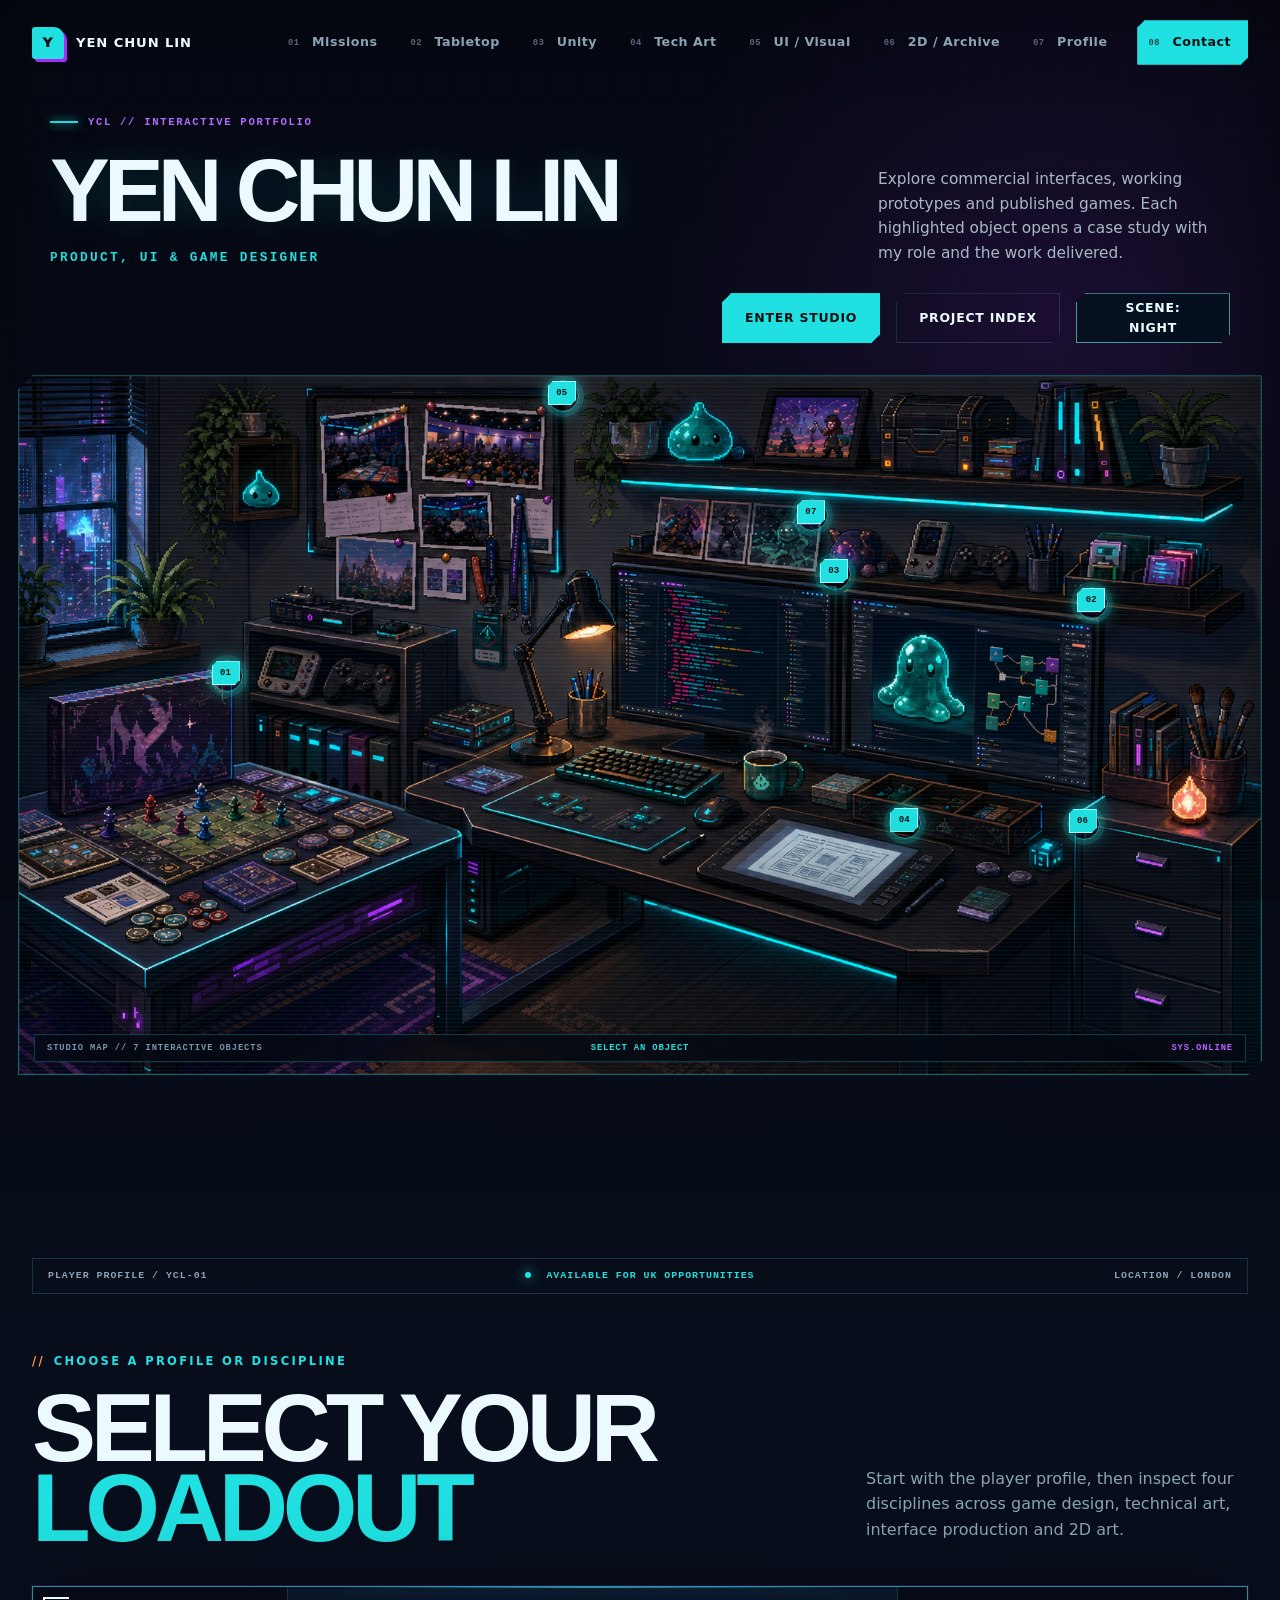
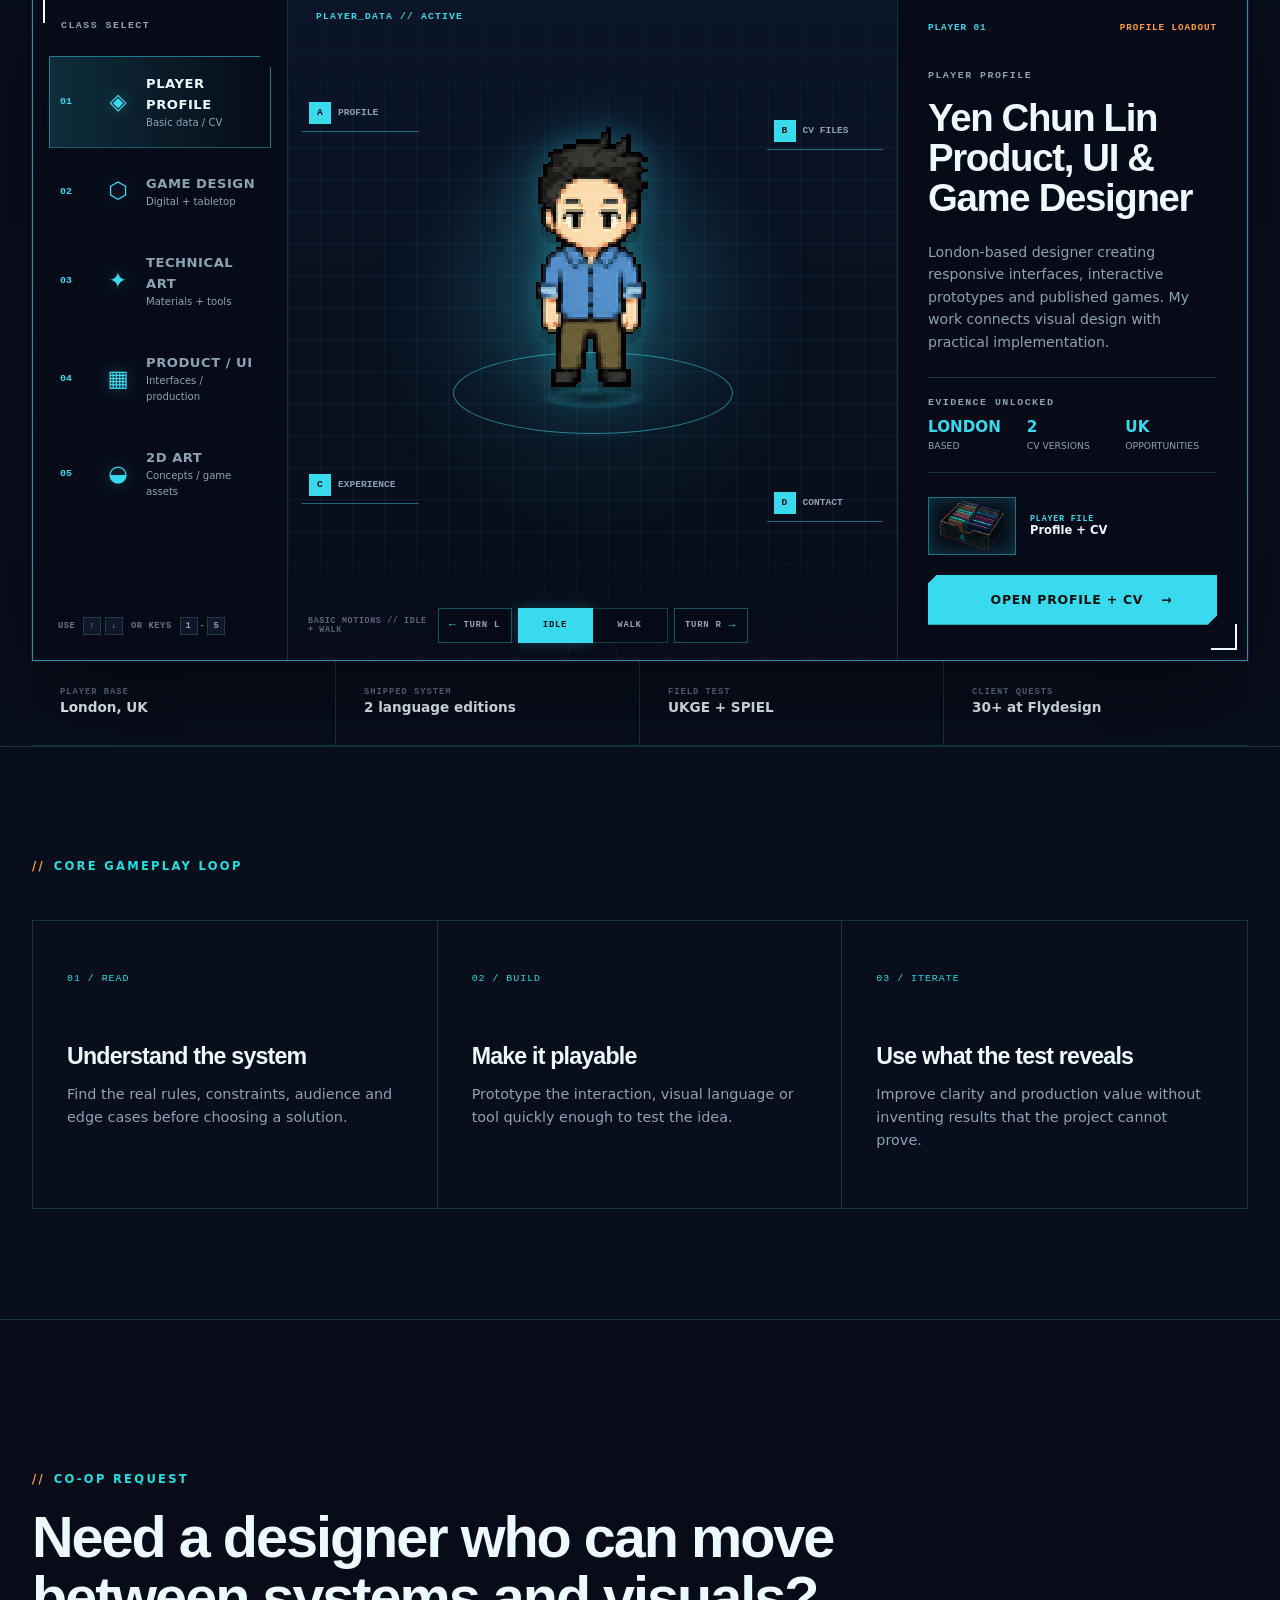
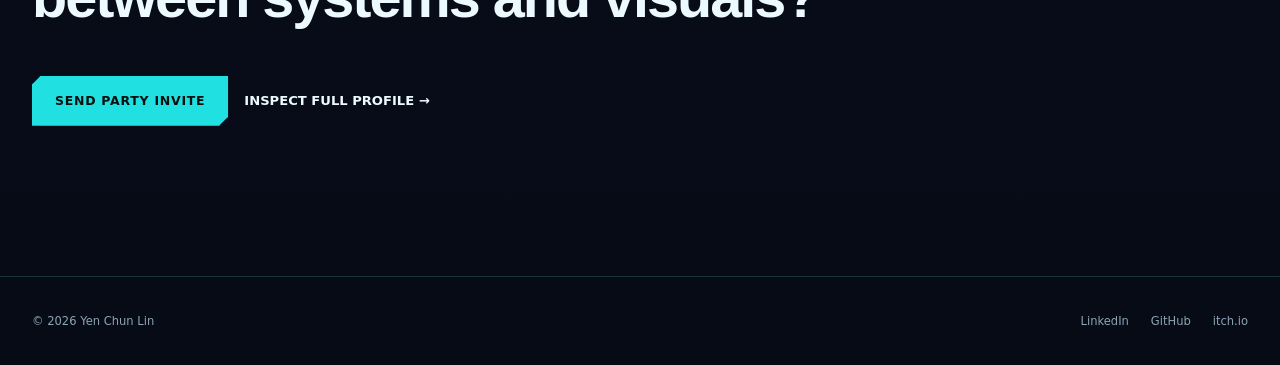
==== commit a64147f3: "Update portfolio positioning and BGA beta case studies" ====
--- a/index.html
+++ b/index.html
@@ -3,10 +3,10 @@
 <head>
   <meta charset="utf-8">
   <meta name="viewport" content="width=device-width, initial-scale=1">
-  <meta name="description" content="Yen Chun Lin is a London-based game and technical designer working across game systems, UI, production art and practical tools.">
-  <title>Yen Chun Lin | Game &amp; Technical Designer</title>
+  <meta name="description" content="Yen Chun Lin designs digital interfaces, interactive prototypes and games. Explore commercial web projects, practical tools and a published game with a BGA public beta.">
+  <title>Yen Chun Lin | Product, UI &amp; Game Designer</title>
   <link rel="preconnect" href="https://static.wixstatic.com">
-  <link rel="stylesheet" href="assets/css/styles.css?v=20260722-1">
+  <link rel="stylesheet" href="assets/css/styles.css?v=20261113-1">
 </head>
 <body class="cyber-home" data-page="home" data-role-theme="profile">
   <header class="site-header" data-header>
@@ -21,8 +21,8 @@
     <section class="cyber-studio-hero" data-cyber-studio>
       <div class="cyber-studio-copy reveal">
         <p class="cyber-kicker"><span></span> YCL // INTERACTIVE PORTFOLIO</p>
-        <h1>YEN CHUN LIN<small>GAME &amp; TECHNICAL DESIGNER</small></h1>
-        <p>Explore the studio. Every highlighted object opens real work across game systems, technical art, UI and production tools.</p>
+        <h1>YEN CHUN LIN<small>PRODUCT, UI &amp; GAME DESIGNER</small></h1>
+        <p>Explore commercial interfaces, working prototypes and published games. Each highlighted object opens a case study with my role and the work delivered.</p>
         <div class="button-row"><a class="button button-primary" href="#studio-map">ENTER STUDIO</a><a class="button button-outline" href="work.html">PROJECT INDEX</a><button class="button button-outline studio-scene-toggle" type="button" aria-pressed="false">SCENE: NIGHT</button></div>
       </div>
 
@@ -91,7 +91,7 @@
           <button class="class-option active" type="button" data-role="profile" aria-pressed="true"><span class="class-key">01</span><i class="class-icon">&#x25C8;</i><span><strong>Player Profile</strong><small>Basic data / CV</small></span></button>
           <button class="class-option" type="button" data-role="game" aria-pressed="false"><span class="class-key">02</span><i class="class-icon">&#x2B21;</i><span><strong>Game Design</strong><small>Digital + tabletop</small></span></button>
           <button class="class-option" type="button" data-role="technical" aria-pressed="false"><span class="class-key">03</span><i class="class-icon">&#x2726;</i><span><strong>Technical Art</strong><small>Materials + tools</small></span></button>
-          <button class="class-option" type="button" data-role="ui" aria-pressed="false"><span class="class-key">04</span><i class="class-icon">&#x25A6;</i><span><strong>UI / Visual</strong><small>Interfaces / production</small></span></button>
+          <button class="class-option" type="button" data-role="ui" aria-pressed="false"><span class="class-key">04</span><i class="class-icon">&#x25A6;</i><span><strong>Product / UI</strong><small>Interfaces / production</small></span></button>
           <button class="class-option" type="button" data-role="art" aria-pressed="false"><span class="class-key">05</span><i class="class-icon">&#x25D2;</i><span><strong>2D Art</strong><small>Concepts / game assets</small></span></button>
           <p class="key-hint">USE <kbd>&uarr;</kbd><kbd>&darr;</kbd> OR KEYS <kbd>1</kbd>-<kbd>5</kbd></p>
         </aside>
@@ -125,8 +125,8 @@
         <article class="loadout-info" aria-live="polite">
           <div class="role-index"><span data-role-number>PLAYER 01</span><b data-role-status>PROFILE LOADOUT</b></div>
           <p class="hud-label" data-role-panel-label>PLAYER PROFILE</p>
-          <h2 data-role-title>Yen Chun Lin<br>Game &amp; Technical Designer</h2>
-          <p class="role-description" data-role-description>London-based designer working across game systems, technical art, interface production and 2D game visuals.</p>
+          <h2 data-role-title>Yen Chun Lin<br>Product, UI &amp; Game Designer</h2>
+          <p class="role-description" data-role-description>London-based designer creating responsive interfaces, interactive prototypes and published games. My work connects visual design with practical implementation.</p>
           <div class="evidence-panel">
             <p class="hud-label">EVIDENCE UNLOCKED</p>
             <div data-role-evidence><span><strong>London</strong> based</span><span><strong>2</strong> CV versions</span><span><strong>UK</strong> opportunities</span></div>
@@ -150,6 +150,6 @@
   </main>
 
   <footer class="site-footer"><span>&copy; <span data-year></span> Yen Chun Lin</span><div><a href="https://www.linkedin.com/in/ual-yen/">LinkedIn</a><a href="https://github.com/arklantis">GitHub</a><a href="https://ual-yen.itch.io/">itch.io</a></div></footer>
-  <script src="assets/js/data.js?v=20260719-6"></script><script src="assets/js/site.js?v=20260721-1"></script>
+  <script src="assets/js/data.js?v=20261113-1"></script><script src="assets/js/site.js?v=20261113-1"></script>
 </body>
 </html>
--- a/assets/css/styles.css
+++ b/assets/css/styles.css
@@ -286,7 +286,7 @@
   h1 { font-size:3.25rem; }.section-block { padding-block:90px; }.page-main { padding-top:125px; }.hero h1 br { display:none; }
   .project-grid { grid-template-columns:1fr; }.project-grid-featured .project-card:first-child { grid-column:auto; }.project-body { padding:22px; }.proof-strip div { padding:16px; }.section-heading { gap:20px; }.section-heading > p { font-size:.88rem; }
   .hero-panel { padding:30px; }.hero-panel h2 { margin-top:55px; }.case-media { width:calc(100% - 18px); margin-top:50px; }.case-media img { aspect-ratio:4/3; }.case-facts { grid-template-columns:1fr; }.case-fact { border-right:0; border-bottom:1px solid var(--line); }.case-section { padding-left:25px; }.case-section.missing { padding:25px; }.plain-list li { grid-template-columns:1fr; gap:6px; }.site-footer { flex-direction:column; }.site-footer div { flex-wrap:wrap; }
-  .loadout-hero { padding-top:105px; }.hud-top { display:flex;justify-content:space-between }.hud-top span:last-child{display:none}.loadout-title { padding-top:45px; }.loadout-title h1 { font-size:3.7rem; }.loadout-screen { display:grid;grid-template-columns:1fr }.class-select { display:grid; grid-template-columns:1fr 1fr; gap:7px; padding:15px; border-right:0;border-bottom:1px solid var(--line); }.class-select > .hud-label { grid-column:1/-1;margin:5px 0 8px;padding:0 }.class-option[data-role="profile"] { grid-column:1/-1 }.class-option { grid-template-columns:22px 1fr;margin:0;padding:12px 8px }.class-icon { display:none }.class-option small { display:none }.character-stage { display:flex;flex-direction:column;align-items:center;justify-content:center;min-height:460px;padding:18px 0 }.character-stage .stage-code,.character-stage .gear-slot { display:none }.character-stage .avatar-holo[data-avatar-preview] { position:static;left:auto;top:auto;bottom:auto;margin:0;transform:translateZ(0) }.character-stage .avatar-controls { position:static;left:auto;top:auto;bottom:auto;flex:0 0 auto;width:278px;margin-top:6px;transform:none }.portrait-note{display:none}.loadout-info { padding:28px 22px }.role-description{min-height:auto}.evidence-panel > div { gap:12px }.mission-section::before{display:none}
+  .loadout-hero { padding-top:105px; }.hud-top { display:flex;justify-content:space-between }.hud-top span:last-child{display:none}.loadout-title { padding-top:45px; }.loadout-title h1 { font-size:3.7rem; }.loadout-screen { display:grid;grid-template-columns:1fr }.loadout-screen > * { min-width:0 }.class-select { display:grid; grid-template-columns:1fr 1fr; gap:7px; padding:15px; border-right:0;border-bottom:1px solid var(--line); }.class-select > .hud-label { grid-column:1/-1;margin:5px 0 8px;padding:0 }.class-option[data-role="profile"] { grid-column:1/-1 }.class-option { grid-template-columns:22px 1fr;margin:0;padding:12px 8px }.class-icon { display:none }.class-option small { display:none }.character-stage { display:flex;flex-direction:column;align-items:center;justify-content:center;width:100%;min-width:0;min-height:460px;padding:18px 0;overflow:hidden;box-sizing:border-box }.character-stage .stage-code,.character-stage .gear-slot { display:none }.character-stage .avatar-holo[data-avatar-preview] { position:static;left:auto;top:auto;bottom:auto;margin:0;transform:translateZ(0) }.character-stage .avatar-controls { position:static;left:auto;top:auto;bottom:auto;align-self:center;flex:0 0 auto;width:278px;margin-top:6px;transform:none }.portrait-note{display:none}.loadout-info { padding:28px 22px }.role-description{min-height:auto}.evidence-panel > div { gap:12px }.mission-section::before{display:none}
   .profile-screen { display:block; }.profile-id { min-height:400px;border-right:0;border-bottom:1px solid var(--line); }.profile-copy { padding:40px 24px; }.profile-copy h1 { font-size:4rem; }.profile-loadout ul { display:block; }.achievement-list article { grid-template-columns:70px 1fr; gap:12px }.achievement-list article i { grid-column:2 }.achievement-list article div { grid-column:2 }
 }
 @media (prefers-reduced-motion: reduce) { html{scroll-behavior:auto} *,*::before,*::after{animation-duration:.01ms!important;animation-iteration-count:1!important;transition-duration:.01ms!important}.reveal{opacity:1;transform:none}.hero-panel{transform:none!important} }
@@ -460,9 +460,11 @@
 .case-gallery-item span { display:flex; gap:10px; min-height:46px; align-items:center; padding:10px 12px; color:#c9d6e7; font-size:.7rem; }
 .case-gallery-item span b { color:var(--mint); font:800 .55rem monospace; }
 .case-video-grid { display:grid; gap:18px; margin-top:34px; }
-.case-video-grid figure { margin:0; border:1px solid var(--line); background:#080e1a; }
-.case-video-grid video { display:block; width:100%; max-height:620px; background:#02050a; }
-.case-video-grid figcaption { padding:11px 14px; color:var(--muted); font-size:.72rem; }
+.case-video-grid figure { margin:0; overflow:hidden; border:1px solid var(--line); background:#080e1a; box-shadow:0 20px 60px rgba(0,0,0,.22); }
+.case-video-grid video,.case-video-grid iframe { display:block; width:100%; aspect-ratio:16/9; border:0; background:#02050a; }
+.case-video-grid video { max-height:620px; }
+.case-video-grid figcaption { display:flex; justify-content:space-between; gap:20px; align-items:center; padding:13px 15px; color:var(--muted); font-size:.72rem; }
+.case-video-grid figcaption a { flex:0 0 auto; color:var(--mint); font:800 .58rem monospace; letter-spacing:.08em; text-transform:uppercase; }
 .case-library { width:min(1240px,calc(100% - 64px)); margin:20px auto 130px; }
 .case-library-heading { display:grid; grid-template-columns:.35fr 1fr .65fr; gap:42px; align-items:end; margin-bottom:38px; padding-bottom:30px; border-bottom:1px solid var(--line); }
 .case-library-heading h2 { margin:0; font-size:clamp(2.4rem,5vw,5.2rem); line-height:.95; }
@@ -491,6 +493,7 @@
 }
 @media (max-width:620px) {
   .case-gallery,.case-collection-body>.case-gallery { grid-template-columns:1fr; }
+  .case-video-grid figcaption { align-items:flex-start; flex-direction:column; gap:8px; }
   .case-collection summary { grid-template-columns:30px 1fr; padding:17px 15px; }
   .case-collection summary em { grid-column:2; }
   .case-collection-body { padding:14px; }
@@ -540,7 +543,7 @@
 }
 @media (max-width:430px) {
   .avatar-holo[data-avatar-preview] { transform:translate(-50%,-48%) scale(.92); }
-  .avatar-controls { width:260px; }
+  .character-stage .avatar-controls { width:260px; }
   .avatar-controls.has-turn { grid-template-columns:58px minmax(0,1fr) 58px; }
   .avatar-turn small { display:none; }
   .gear-c { bottom:34%; }
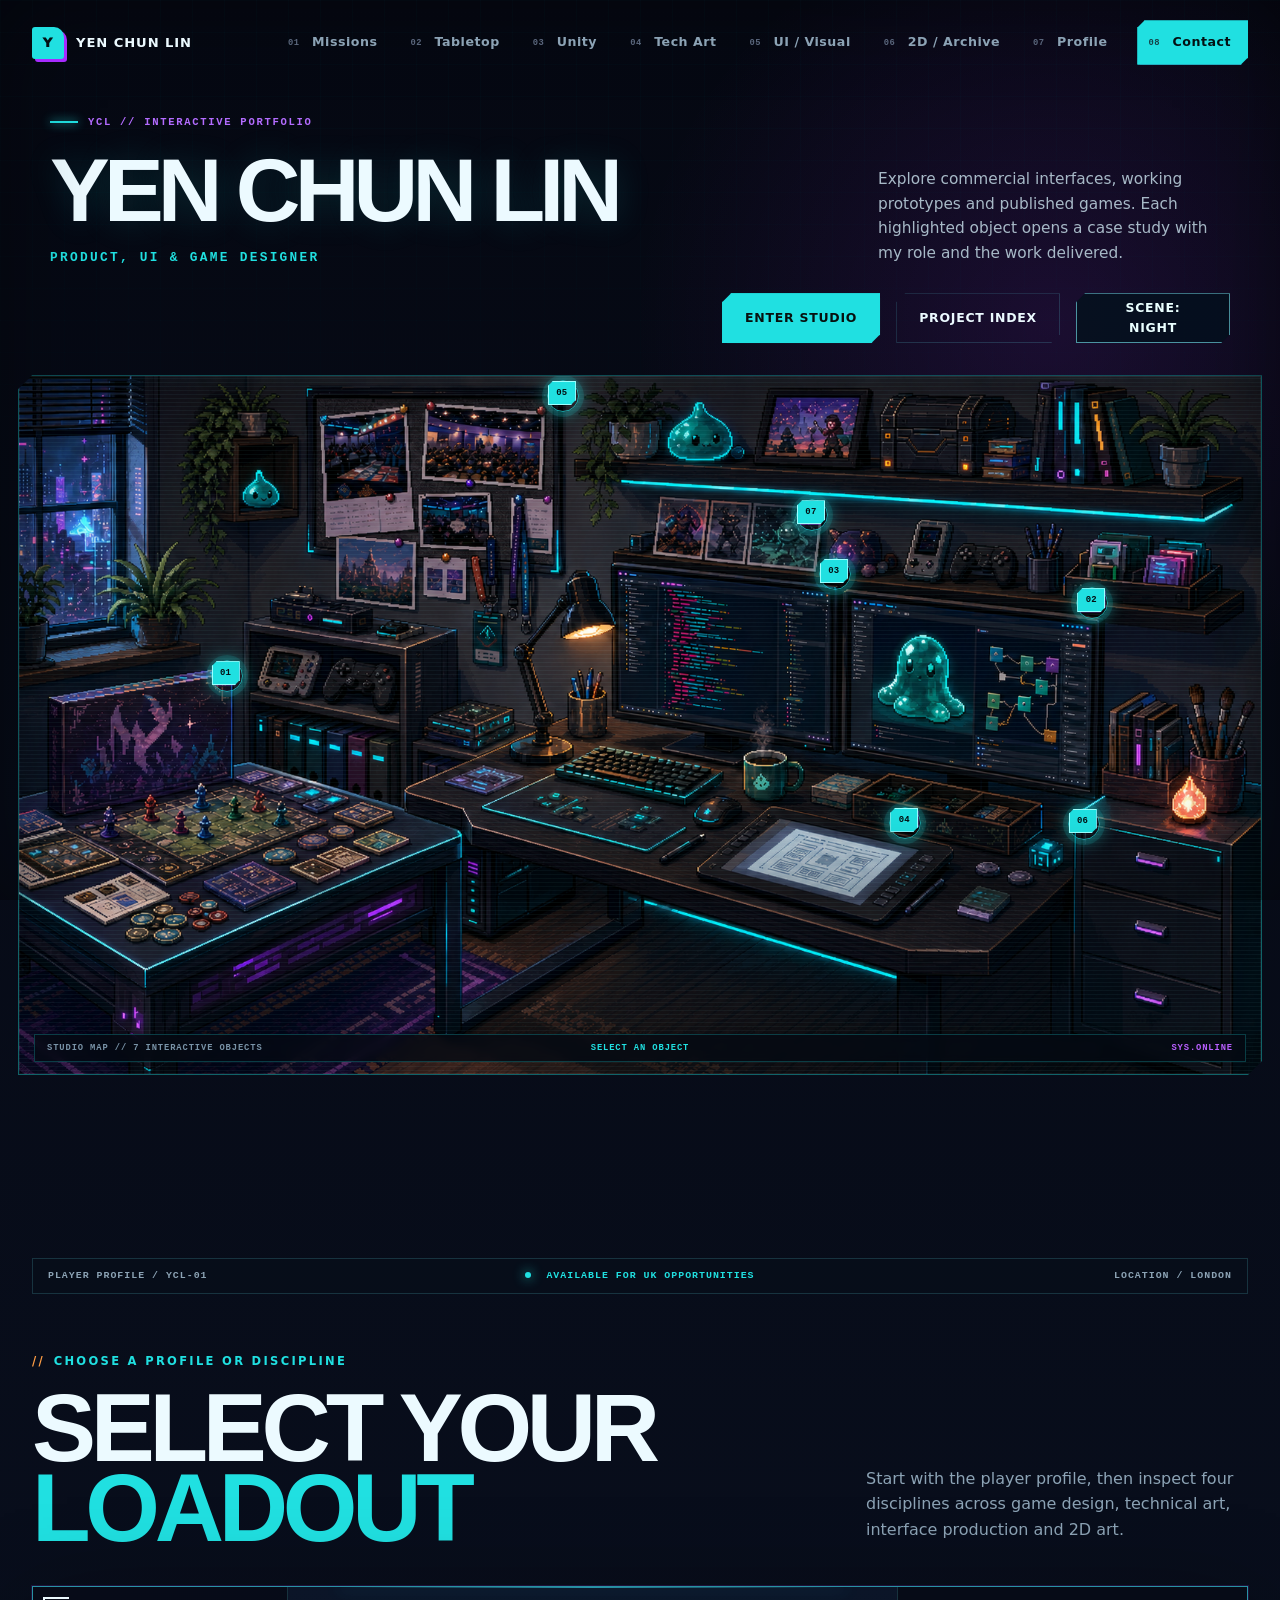
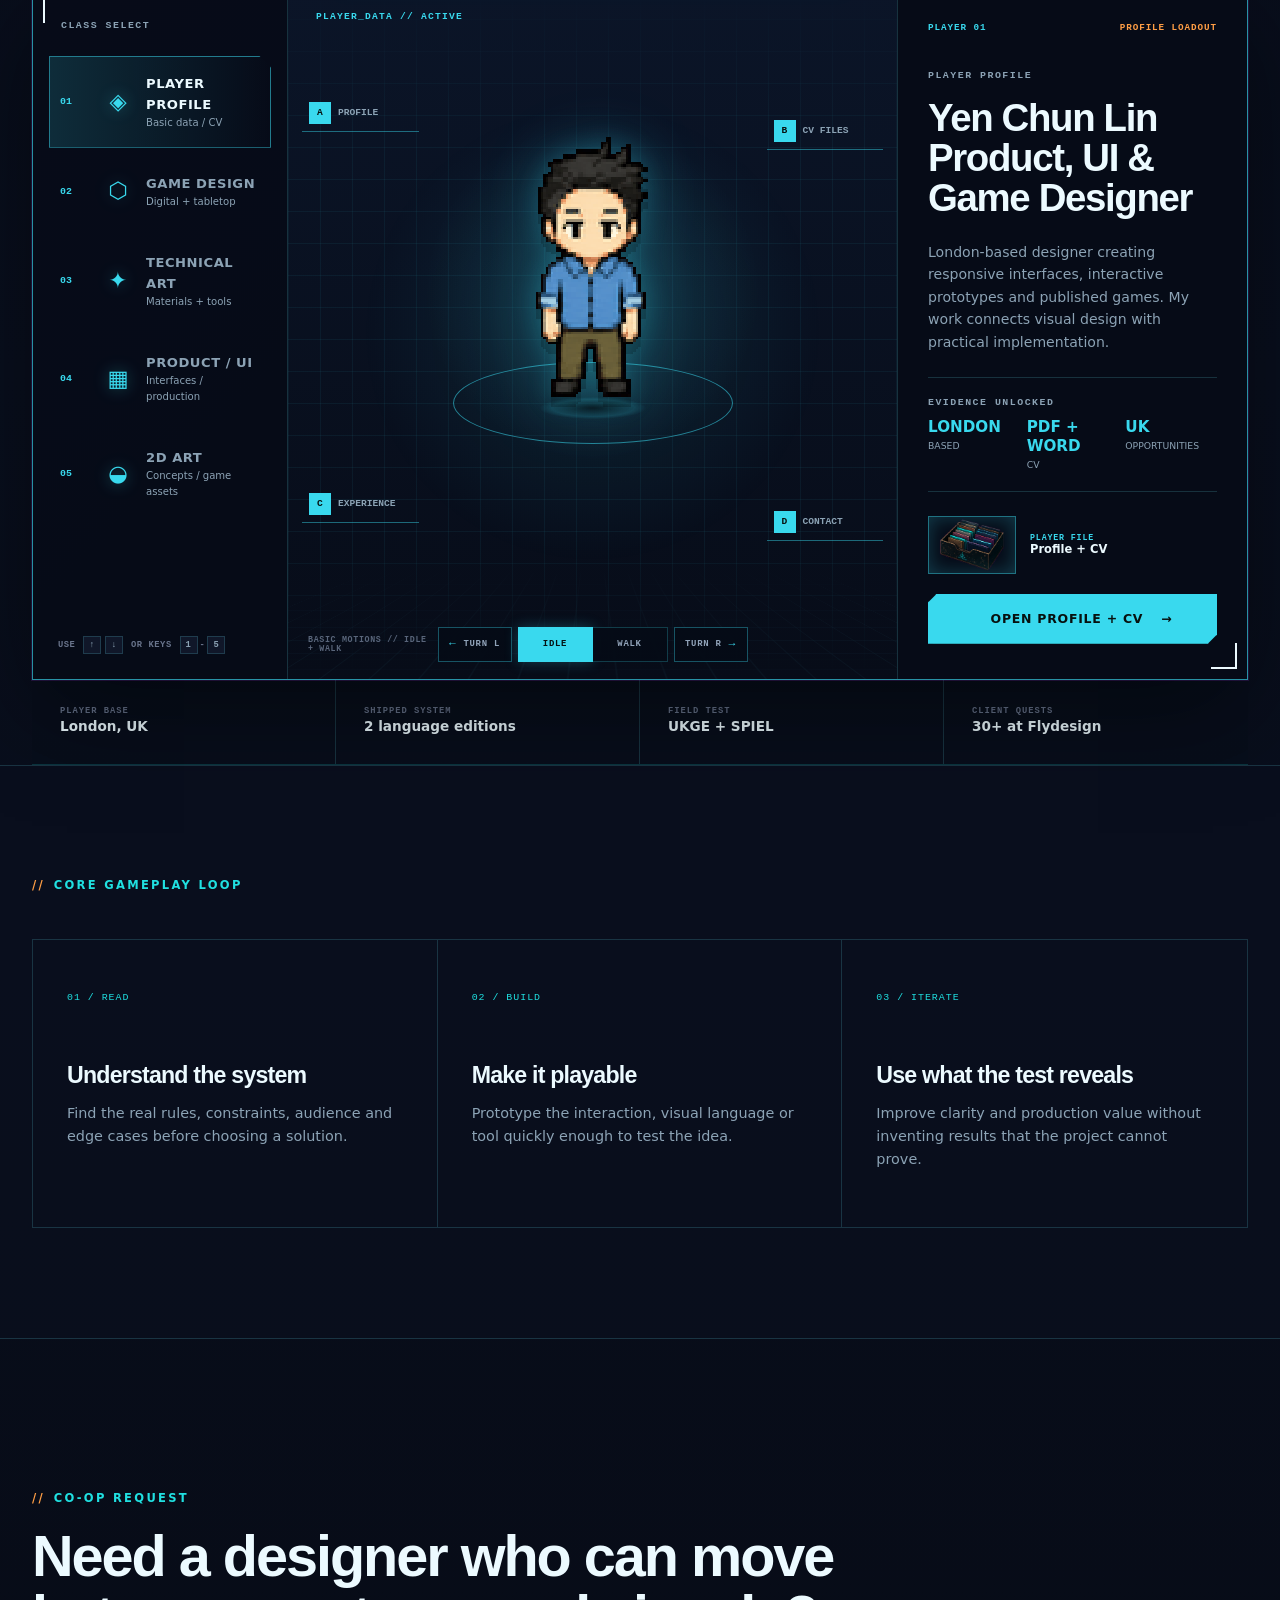
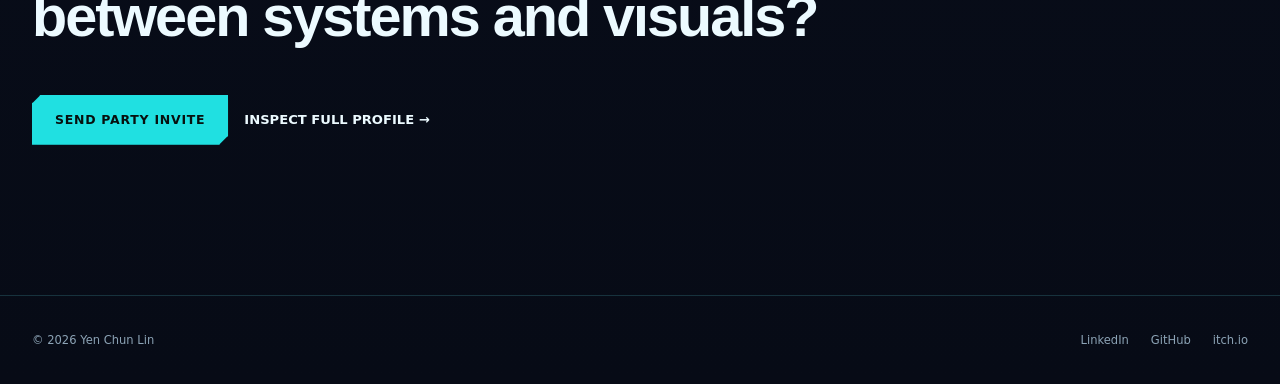
==== commit dad9dd91: "Synchronise current CV downloads and self-employed career dates" ====
--- a/index.html
+++ b/index.html
@@ -6,7 +6,7 @@
   <meta name="description" content="Yen Chun Lin designs digital interfaces, interactive prototypes and games. Explore commercial web projects, practical tools and a published game with a BGA public beta.">
   <title>Yen Chun Lin | Product, UI &amp; Game Designer</title>
   <link rel="preconnect" href="https://static.wixstatic.com">
-  <link rel="stylesheet" href="assets/css/styles.css?v=20261113-1">
+  <link rel="stylesheet" href="assets/css/styles.css?v=20261113-3">
 </head>
 <body class="cyber-home" data-page="home" data-role-theme="profile">
   <header class="site-header" data-header>
@@ -129,7 +129,7 @@
           <p class="role-description" data-role-description>London-based designer creating responsive interfaces, interactive prototypes and published games. My work connects visual design with practical implementation.</p>
           <div class="evidence-panel">
             <p class="hud-label">EVIDENCE UNLOCKED</p>
-            <div data-role-evidence><span><strong>London</strong> based</span><span><strong>2</strong> CV versions</span><span><strong>UK</strong> opportunities</span></div>
+            <div data-role-evidence><span><strong>London</strong> based</span><span><strong>PDF + Word</strong> CV</span><span><strong>UK</strong> opportunities</span></div>
           </div>
           <div class="equipped-project">
             <span class="project-thumb"><img data-role-image src="assets/media/cyber-studio/layers/profile-files.png" alt="Profile and CV files"></span>
@@ -150,6 +150,6 @@
   </main>
 
   <footer class="site-footer"><span>&copy; <span data-year></span> Yen Chun Lin</span><div><a href="https://www.linkedin.com/in/ual-yen/">LinkedIn</a><a href="https://github.com/arklantis">GitHub</a><a href="https://ual-yen.itch.io/">itch.io</a></div></footer>
-  <script src="assets/js/data.js?v=20261113-1"></script><script src="assets/js/site.js?v=20261113-1"></script>
+  <script src="assets/js/data.js?v=20261113-3"></script><script src="assets/js/site.js?v=20261113-3"></script>
 </body>
 </html>
